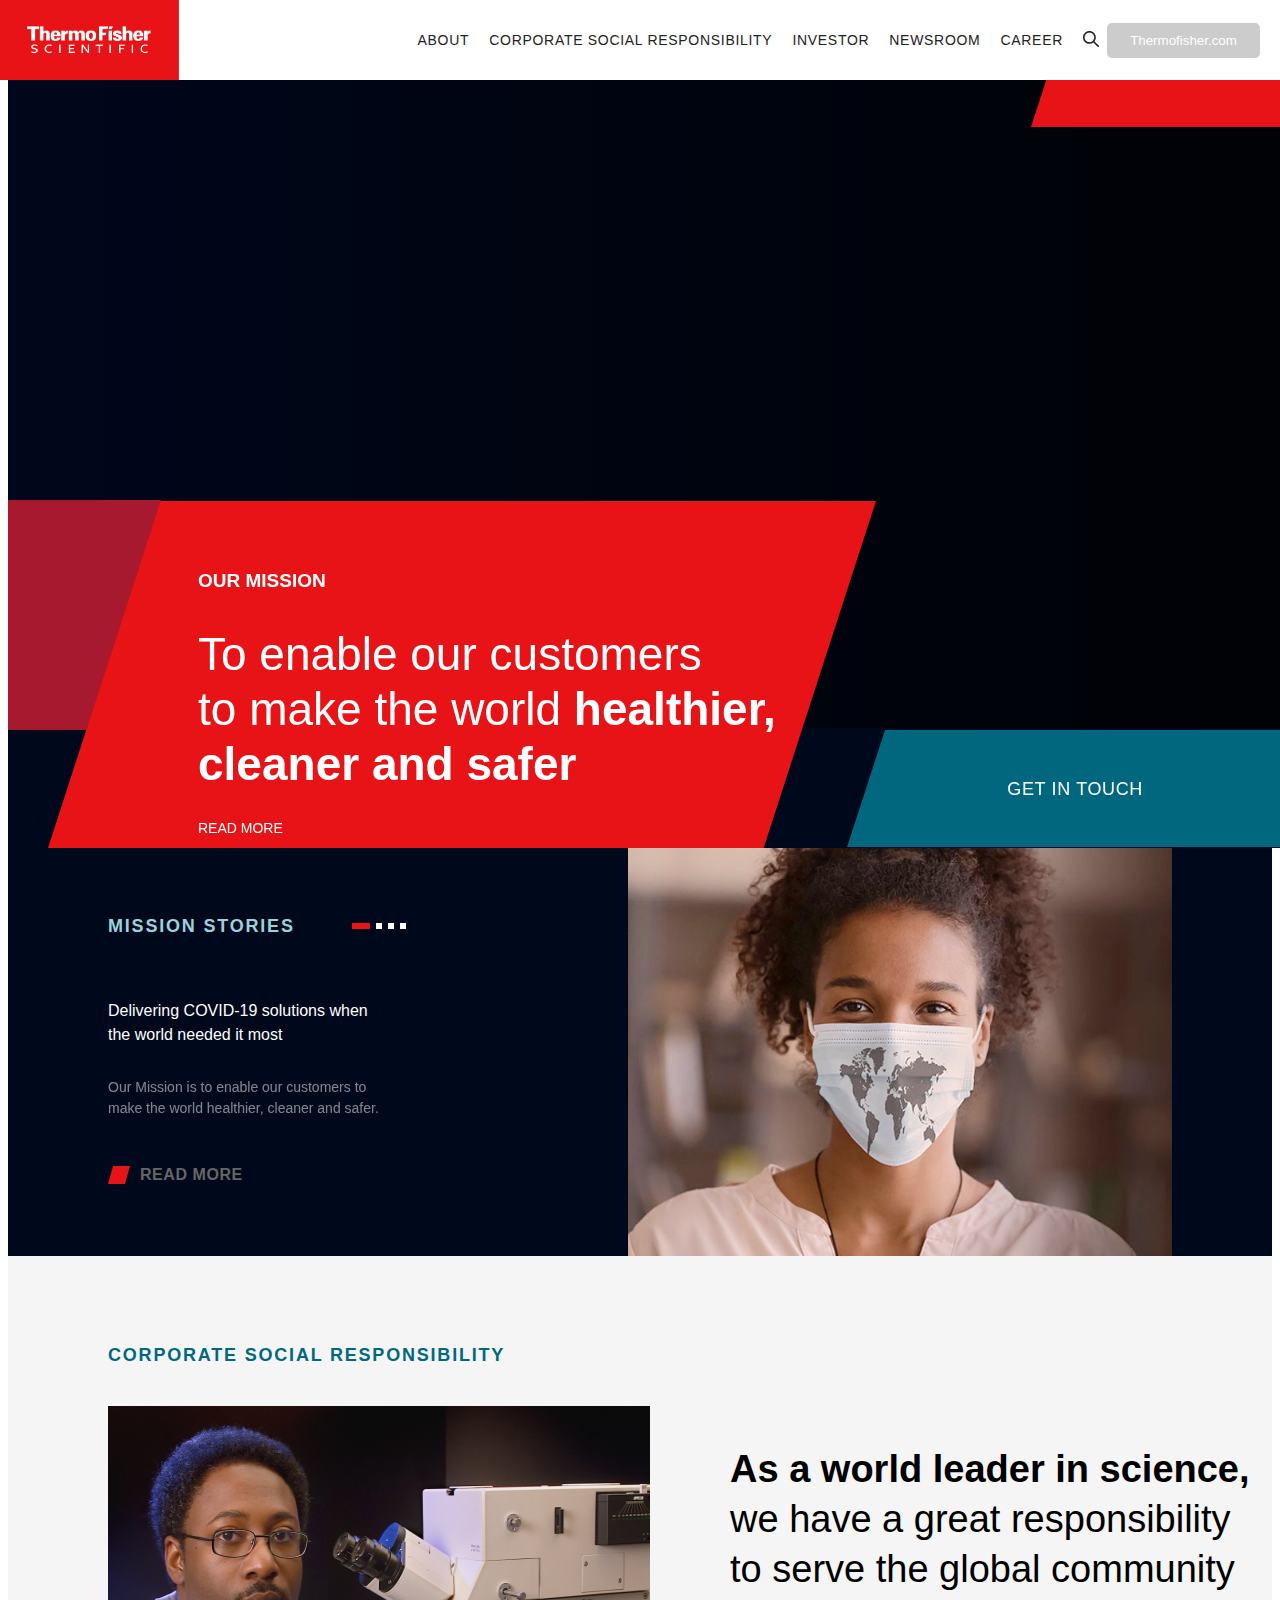
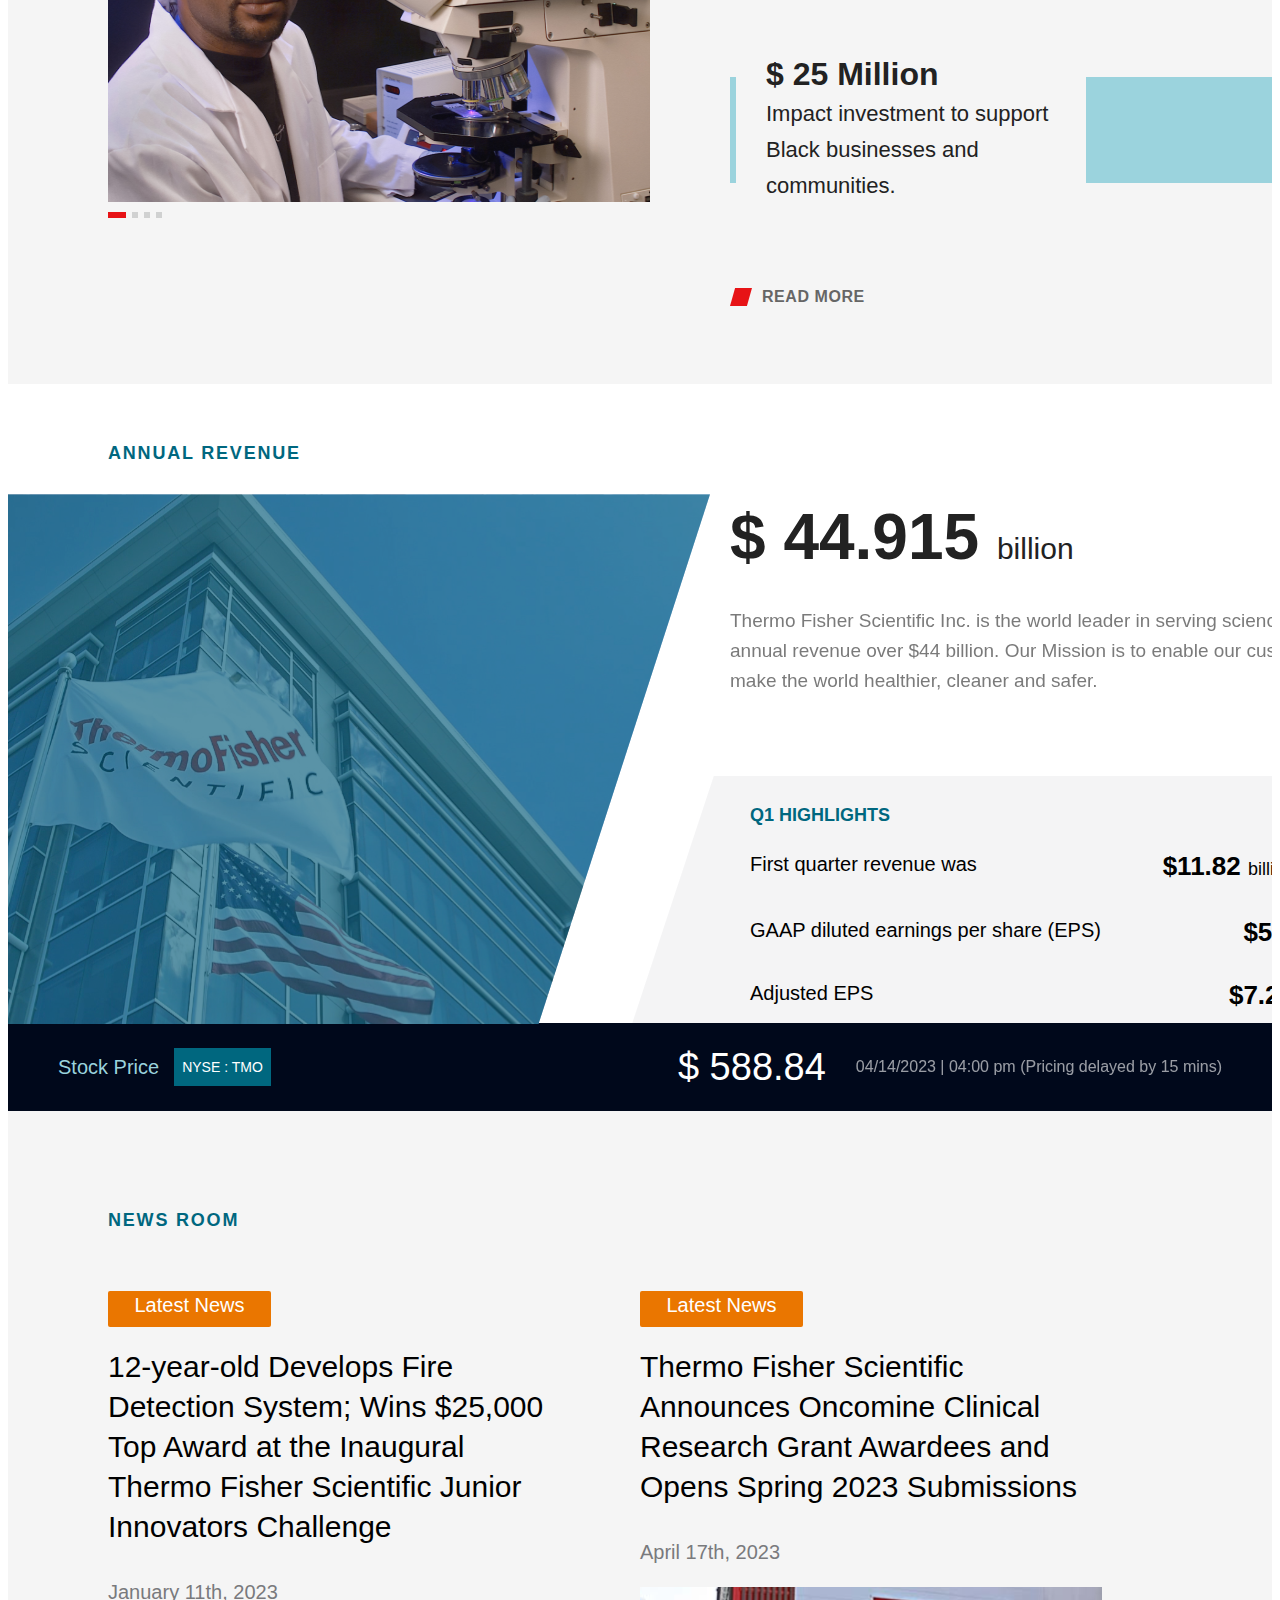
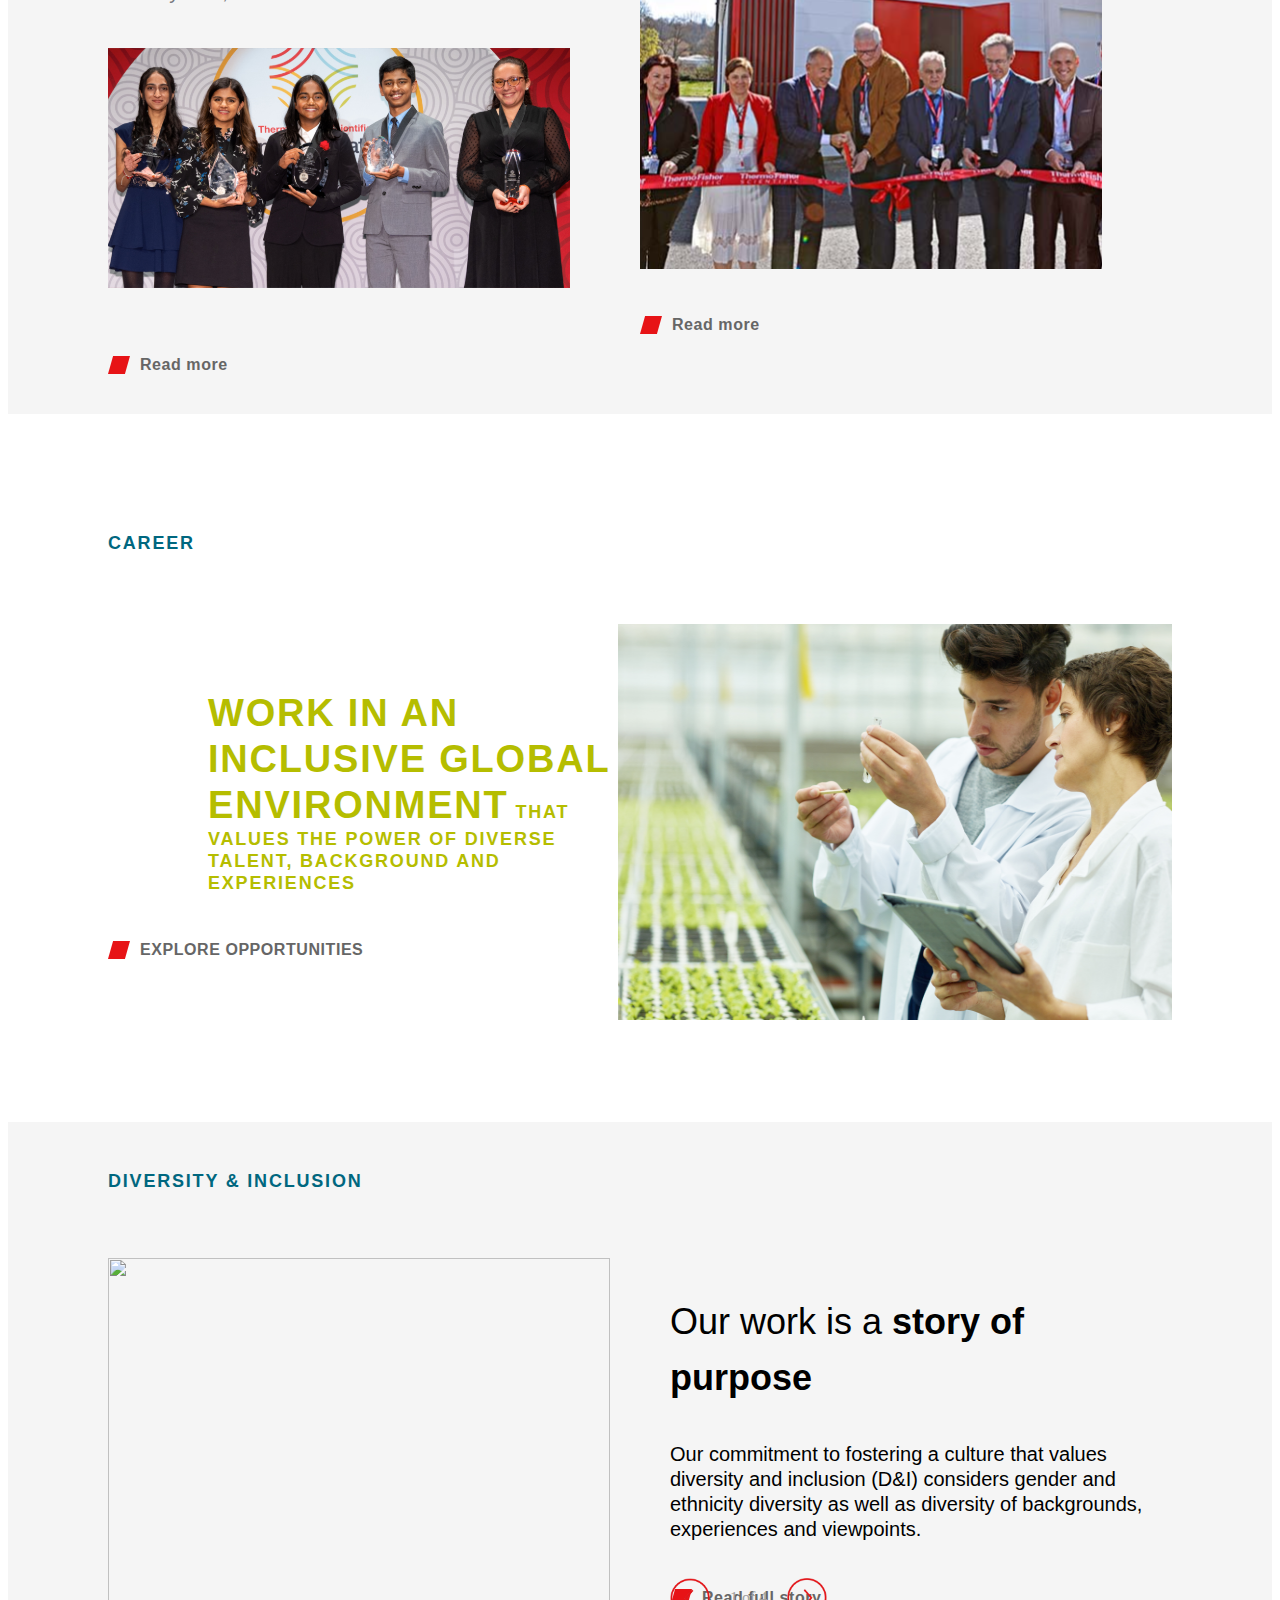
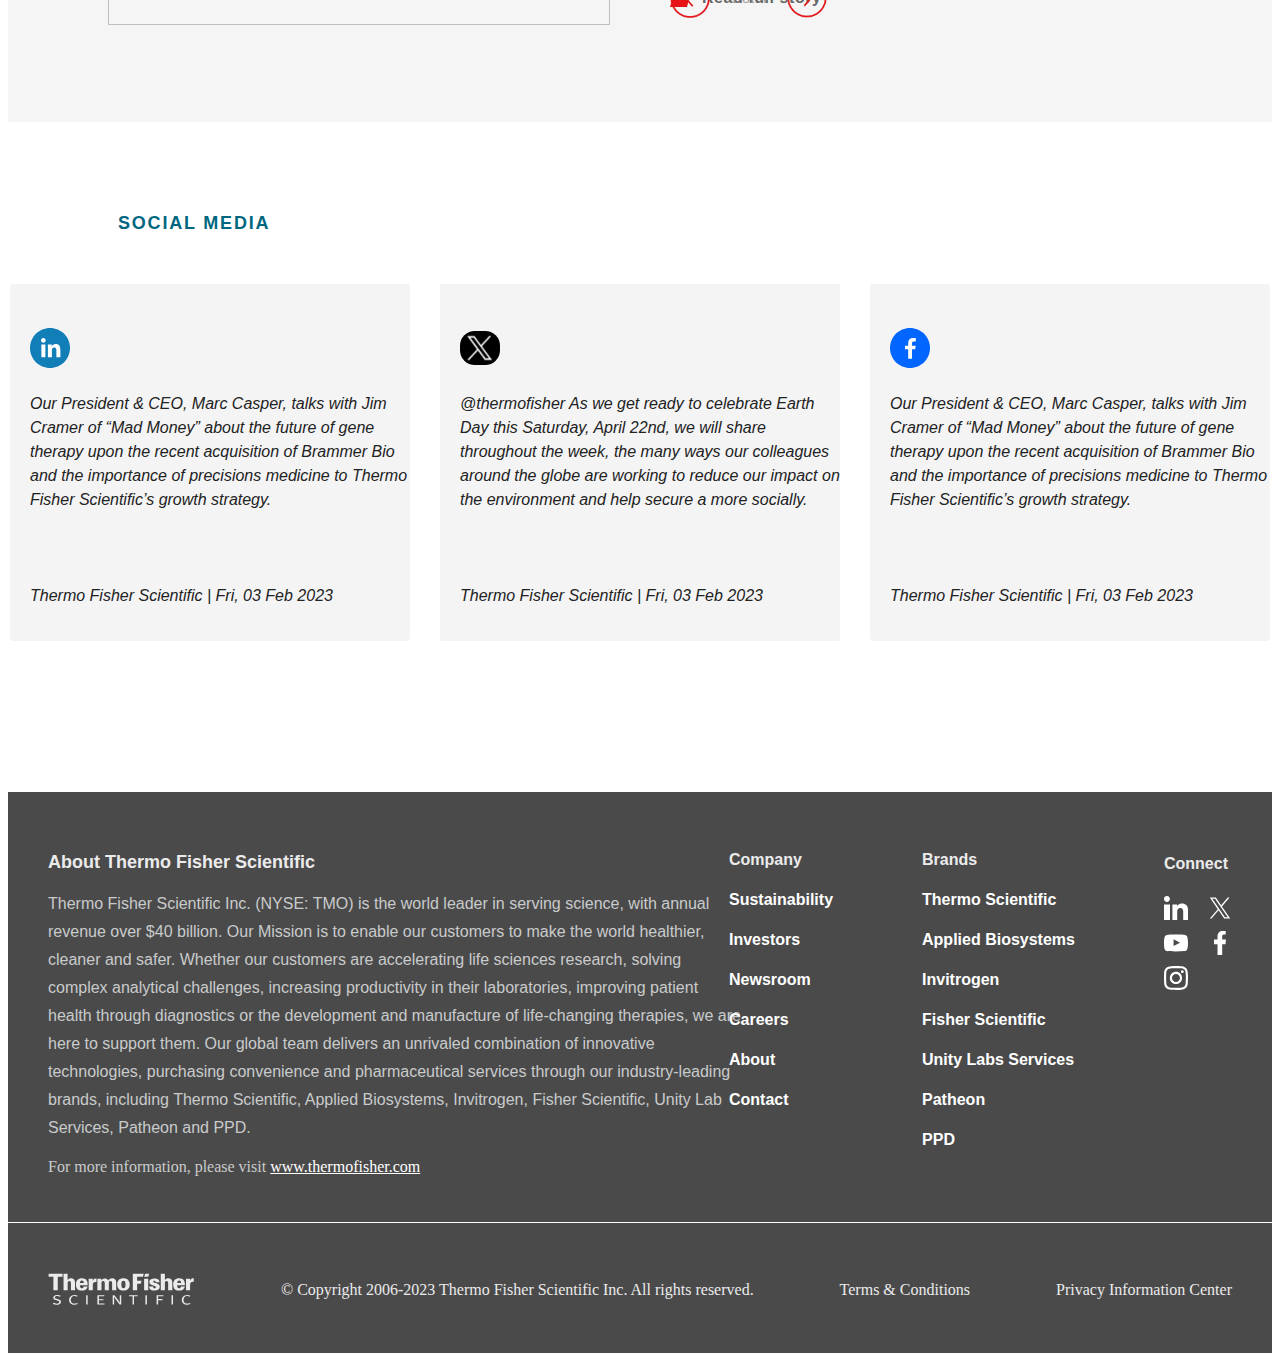
==== index.html @ 4aa013f5 "first commit" ====
<!DOCTYPE html>
<html lang="en">
<head>
  <meta charset="UTF-8">
  <meta name="viewport" content="width=device-width, initial-scale=1.0">
  <title>Home</title>
  <link rel="stylesheet" href="Home.css">
</head>
<body>
  <div class="navbar">
    <a href="/Pages/HomePage/Home.html">
      <div class="navlogo">
        <img id="logo" src="../../Assets/Images/logo.png" alt="">
      </div>
    </a>
    <div class="menulinks">
      <div class="menu">
        <ul>
          <li id="about-menu-item" class="">
            <a id="about-link" class="" href="./Pages/About/About.html">ABOUT</a>
          </li>
          <li id="csr-menu-item" class="">
            <a id="csr-link" class="" href="javascript:void(0)">CORPORATE SOCIAL RESPONSIBILITY</a>
          </li>
          <li id="investor-menu-item" class="">
            <a id="investor-link" class="" href="../CSR/Csr.html">INVESTOR</a>
          </li>
          <li id="newsroom-menu-item" class="">
            <a id="newsroom-link" class="" href="../Newsroom/newsroom.html">NEWSROOM</a>
          </li>
          <li id="career-menu-item" class="">
            <a id="career-link" class="" href="/career">CAREER</a>
          </li>
        </ul>
      </div>
      <div class="search-icon">
        <img src="../../Assets/Images/Search.png" alt="">
      </div>
      <button class="button">Thermofisher.com
        <img class="link-img" src="../../Assets/Images/external-link.png" alt="">
      </button>
    </div>
  </div>
  <div class="hero">
    <div class="video-container">
      <video autoPlay loop muted class="video-background">
        <source src="../../Assets/Images/vid.mp4" type="video/mp4">
        Your browser does not support the video tag.
      </video>
      <div class="video-overlay"></div>
    </div>
    <div class="top-trap">
      <img src="../../Assets/Images/Vector.svg" alt="">
    </div>
    <div class="mission-main">
      <div class="our-mission-left">
        <img src="../../Assets/Images/Vector (2).svg" alt="">
      </div>
      <div class="our-mission">
        <img src="../../Assets/Images/Vector (1).svg" alt="">
        <div class="mission-text">
          <p class="mission-title">OUR MISSION</p>
          <p class="desc">
            To enable our customers <br>
            to make the world <span>healthier, cleaner and safer</span>
          </p>
          <p class="btn">READ MORE</p>
        </div>
      </div>
    </div>
    <div class="right-main">
      <div class="hero-right">
        <img src="../../Assets/Images/Vector (3).svg" alt="">
        <div class="right">GET IN TOUCH</div>
      </div>
    </div>
  </div>
  <div class="container-mission">
    <div class="content">
      <div class="heading">
        <h1 class="heading-text">Mission Stories</h1>
        <img src="../../Assets/Images/Group 29.png" alt="">
      </div>
      <div class="description">
        Delivering COVID-19 solutions when <br>
        the world needed it most
      </div>
      <div class="description1">
        Our Mission is to enable our customers to <br>
        make the world healthier, cleaner and safer.
      </div>
      <div class="button-mission">
        <img src="../../Assets/Images/redsmall.svg" alt="">
        <p class="button-text" style="cursor: pointer;">READ MORE</p>
      </div>
    </div>
    <div class="image-container">
      <img src="../../Assets/Images/girl.svg" alt="image_two" class="image">
    </div>
  </div>
  <div class="csr">
    <p class="csr-heading">CORPORATE SOCIAL RESPONSIBILITY</p>
    <div class="csr-main">
      <div class="csr-img">
        <img src="../../Assets/Images/csr.png" alt="">
        <div class="csr-slider">
          <img src="../../Assets/Images/Group 27.png" alt="">
        </div>
      </div>
      <div class="csr-text">
        <p class="csr-title">
          <span>As a world leader in science,</span>
          <br> we have a great responsibility <br>
          to serve the global community
        </p>
        <div class="crs-mid">
          <img src="../../Assets/Images/csr1.svg" alt="">
          <p class="csr-mid-txt">
            <span>$ 25 Million </span>
            <br>
            Impact investment to support Black businesses and communities.
          </p>
          <img src="../../Assets/Images/csr2.svg" alt="">
        </div>
        <div class="button-mission" style="width: 192px; margin-top: 30px; text-transform: uppercase;">
          <img src="../../Assets/Images/redsmall.svg" alt="">
          <p class="button-text" style="cursor: pointer;">Read More</p>
        </div>
      </div>
    </div>
  </div>
  <div class="revenue">
    <p class="revenue-top">ANNUAL REVENUE</p>
    <div class="main-revenue">
      <div class="revenue-left">
        <img src="../../Assets/Images/renenue.svg" alt="">
      </div>
      <div class="revenue-right">
        <div class="revenue-top1">
          <p>
            $ 44.915 <span>billion</span>
          </p>
        </div>
        <div class="revenue-mid">
          <p>
            Thermo Fisher Scientific Inc. is the world leader in serving
            science, with annual revenue over $44 billion. Our Mission is to
            enable our customers to make the world healthier, cleaner and
            safer.
          </p>
        </div>
        <div class="revenue-bottom">
          <img src="../../Assets/Images/re.svg" alt="">
          <div class="position-revenue">
            <p class="position-top">Q1 Highlights</p>
            <div class="position-mid">
              <div class="first-position">
                <p>First quarter revenue was</p>
                <h2>
                  $11.82 <span>billion</span>
                </h2>
              </div>
              <div class="second-position">
                <p>GAAP diluted earnings per share (EPS)</p>
                <h2>$5.6</h2>
              </div>
              <div class="third-position">
                <p>Adjusted EPS</p>
                <h2>$7.25</h2>
              </div>
            </div>
          </div>
        </div>
      </div>
    </div>
    <div class="bottom-revenue">
      <div class="left-bottom">
        <p class="left-first">Stock Price</p>
        <p class="left-second">NYSE : TMO</p>
      </div>
      <div class="right-bottom">
        <p class="bottom-first">$ 588.84</p>
        <p class="bottom-second">
          04/14/2023 | 04:00 pm (Pricing delayed by 15 mins)
        </p>
      </div>
    </div>
  </div>
  <div class="newsroom">
    <p class="newsroom-heading">NEWS ROOM</p>
    <div class="newsroom-main">
      <div class="newroom-left">
        <p class="badge">Latest News</p>
        <p class="newsroom-desc">
          12-year-old Develops Fire Detection System; Wins $25,000 Top Award
          at the Inaugural Thermo Fisher Scientific Junior Innovators
          Challenge
        </p>
        <p class="newsroom-date">January 11th, 2023</p>
        <div class="newsroom-img">
          <img src="../../Assets/Images/newsroom1.svg" alt="News Image 1" />
        </div>
        <div class="button-mission">
          <img src="../../Assets/Images/redsmall.svg" alt="Dot" />
          <p class="button-text">Read more</p>
        </div>
      </div>
      <div class="newroom-left">
        <p class="badge">Latest News</p>
        <p class="newsroom-desc">
          Thermo Fisher Scientific Announces Oncomine Clinical Research Grant
          Awardees and Opens Spring 2023 Submissions
        </p>
        <p class="newsroom-date">April 17th, 2023</p>
        <div class="newsroom-img">
          <img src="../../Assets/Images/newsroom2.svg" alt="News Image 2" />
        </div>
        <div class="button-mission">
          <img src="../../Assets/Images/redsmall.svg" alt="Dot" />
          <p class="button-text">Read more</p>
        </div>
      </div>
    </div>
  </div>
  <div class="career">
    <p class="career-headding">CAREER</p>
    <div class="carrer-main">
      <div class="carrer-text">
        <p class="text">
          <span>Work in an inclusive global environment</span> that values the
          power of diverse talent, background and experiences
        </p>
        <div class="button-mission" style="width: 292px;">
          <img src="../../Assets/Images/redsmall.svg" alt="Dot" />
          <p class="button-text" style="cursor: pointer; width: 242px;">
            EXPLORE OPPORTUNITIES
          </p>
        </div>
      </div>
      <div class="carrer-img">
        <img src="../../Assets/Images/stock.png" alt="Career Image" />
      </div>
    </div>
  </div>
  <div class="containermain">
    <p class="title">Diversity & Inclusion</p>
    <div class="diversity-main">
        <div class="diversity-img" id="carousel">
            <img src="../../Assets/Images/diversity.svg" alt="">
        </div>
        <div class="diversity-text">
            <p class="diversity-title">
                Our work is a <span>story of purpose</span>
            </p>
            <p class="diversity-desc">
                Our commitment to fostering a culture that values diversity and inclusion (D&I) considers gender and ethnicity diversity as well as diversity of backgrounds, experiences, and viewpoints.
            </p>
            <div class="button-mission" style="width: 294px;">
                <img src="../../Assets/Images/redsmall.svg" alt="">
                <p class="button-text" style="cursor: pointer;">Read full story</p>
            </div>
            <div class="slider-range">
                <img onclick="previousSlide()" src="../../Assets/Images/abb.png" alt="">
                <p><span id="story-index">1</span> of 4</p>
                <img onclick="nextSlide()" src="../../Assets/Images/Group 107.png" alt="">
            </div>
        </div>
    </div>
</div>  
</div>
<div class="main-media with-background">
    <div class="main-media-title">SOCIAL MEDIA</div>
    <div class="container">
      <div class="leftdiv">
        <img src="../../Assets/Images/link.svg" alt="LinkedIn Logo" class="logo" />
        <p class="p">
          Our President & CEO, Marc Casper, talks with Jim Cramer of “Mad
          Money” about the future of gene therapy upon the recent acquisition
          of Brammer Bio and the importance of precisions medicine to Thermo
          Fisher Scientific’s growth strategy.<br /><br /><br /><br />
          Thermo Fisher Scientific | Fri, 03 Feb 2023
        </p>
      </div>
      <div class="leftdiv">
        <img src="../../Assets/Images/twit.svg" alt="Twitter Logo" class="logo" />
        <p class="p">
          @thermofisher As we get ready to celebrate Earth Day this Saturday,
          April 22nd, we will share throughout the week, the many ways our
          colleagues around the globe are working to reduce our impact on the
          environment and help secure a more socially.<br /><br /><br /><br />
          Thermo Fisher Scientific | Fri, 03 Feb 2023
        </p>
      </div>
      <div class="leftdiv">
        <img src="../../Assets/Images/facebook.svg" alt="Facebook Logo" class="logo" />
        <p class="p">
          Our President & CEO, Marc Casper, talks with Jim Cramer of “Mad
          Money” about the future of gene therapy upon the recent acquisition
          of Brammer Bio and the importance of precisions medicine to Thermo
          Fisher Scientific’s growth strategy. <br /><br /><br /><br />
          Thermo Fisher Scientific | Fri, 03 Feb 2023
        </p>
      </div>
    </div>
  </div>
  <div class="footer">
    <div class="footer-first">
      <p class="footer-first-top">About Thermo Fisher Scientific</p>
      <p class="footer-first-mid">
        Thermo Fisher Scientific Inc. (NYSE: TMO) is the world leader in serving
        science, with annual revenue over $40 billion. Our Mission is to enable
        our customers to make the world healthier, cleaner and safer. Whether our
        customers are accelerating life sciences research, solving complex
        analytical challenges, increasing productivity in their laboratories,
        improving patient health through diagnostics or the development and
        manufacture of life-changing therapies, we are here to support them. Our
        global team delivers an unrivaled combination of innovative technologies,
        purchasing convenience and pharmaceutical services through our
        industry-leading brands, including Thermo Scientific, Applied Biosystems,
        Invitrogen, Fisher Scientific, Unity Lab Services, Patheon and PPD.
      </p>
      <p class="footer-first-bootom">
        For more information, please visit 
        <a href="https://www.thermofisher.com" target="_blank" rel="noopener noreferrer">
          <span style="text-decoration: underline; color: #FFFFFF;">www.thermofisher.com</span>
        </a>
      </p>
    </div>
    <div class="footer-second">
      <p class="footer-second-top">Company</p>
      <p class="footer-second-p">Sustainability</p>
      <p class="footer-second-p">Investors</p>
      <p class="footer-second-p">Newsroom</p>
      <p class="footer-second-p">Careers</p>
      <p class="footer-second-p">About</p>
      <p class="footer-second-p">Contact</p>
    </div>
    <div class="footer-third">
      <p class="footer-third-top">Brands</p>
      <p class="footer-second-p"> Thermo Scientific</p>
      <p class="footer-second-p">Applied Biosystems</p>
      <p class="footer-second-p">Invitrogen</p>
      <p class="footer-second-p">Fisher Scientific</p>
      <p class="footer-second-p">Unity Labs Services</p>
      <p class="footer-second-p">Patheon</p>
      <p class="footer-second-p">PPD</p>
    </div>
    <div class="footer-fourth">
      <p class="footer-third-top">Connect</p>
      <div class="footer-icons">
        <div class="connect-top">
          <a href="https://www.linkedin.com/company/thermo-fisher-scientific/" target="_blank" rel="noopener noreferrer">
            <img src="../../Assets/Images/linkedin-161-svgrepo-com.svg" alt="LinkedIn">
          </a>
          <a href="https://youtube.com/thermofisher" target="_blank" rel="noopener noreferrer">
            <img src="../../Assets/Images/youtube-168-svgrepo-com.svg" alt="YouTube">
          </a>
          <a href="https://www.instagram.com/thermofisherscientific/" target="_blank" rel="noopener noreferrer">
            <img src="../../Assets//Images/instagram-167-svgrepo-com.svg" alt="Instagram">
          </a>
        </div>
        <div class="connect-bottom">
          <a href="https://twitter.com/thermofisher" target="_blank" rel="noopener noreferrer">
            <img src="../../Assets//Images/pajamas_twitter.svg" alt="Twitter">
          </a>
          <a href="https://www.facebook.com/thermofisher/" target="_blank" rel="noopener noreferrer">
            <img src="../../Assets/Images/facebook-176-svgrepo-com.svg" alt="Facebook">
          </a>
        </div>
      </div>
    </div>
  </div>
  <div class="pre-footer">
    <img class="pre-footer-logo" src="../../Assets//Images/Logo.svg" alt="">
    <p class="pre-footer-first">
      © Copyright 2006-2023 Thermo Fisher Scientific Inc. All rights reserved.
    </p>
    <p class="pre-footer-second">Terms & Conditions</p>
    <p class="pre-footer-third">Privacy Information Center</p>
  </div>
<script src="script.js"></script>

</body>
</html>
---- Home.css ----
.navbar {
  position: fixed;
  top: 0;
  left: 0;
  width: 100%;
  display: flex;
  justify-content: space-between;
  align-items: center;
  font: 14px "Helvetica Neue LT W1G", Helvetica;
  font-style: normal;
  background-color: #ffffff;
  z-index: 1000;
  height: 80px;
}

.navlogo {
  height: 80px;
}

.navlogo > img {
  height: 100%;
}

.menu {
  display: flex;
}

.menu ul {
  display: flex;
  list-style-type: none;
  padding: 0;
  margin: 0;
}

.menu ul li {
  position: relative;
}

.menu ul li.active::after {
  content: "";
  position: absolute;
  bottom: -16px;
  left: 0;
  left: -10px;
  width: 95%;
  height: 3px;
  background-color: red;
}
.menu ul li:hover::after {
  content: "";
  position: absolute;
  bottom: -16px;
  left: 0;
  left: -10px;
  width: 95%;
  height: 3px;
  background-color: red;
}
.menu ul li a.active {
  font-weight: bold;
}


.menu ul a {
  margin-right: 20px;
  cursor: pointer;
  color: #222;
  text-decoration: none;
  font: 14px "Helvetica Neue LT W1G", Helvetica;
  font-weight: 300;
  line-height: 22px;
  letter-spacing: 0.05em;
  text-align: center;
}


 .menu ul li a:hover{
  font-weight: 600;
} 

.menulinks {
  display: flex;
  align-items: center;
}

.search-icon {
  margin-right: 8px;
  cursor: pointer;
}

.button {
  background-color: #ccc;
  border: none;
  padding: 10px;
  border-radius: 5px;
  cursor: pointer;
  margin-right: 20px;
  position: relative;
  color: #fff;
  transition: right 0.3s ease, opacity 0.3s ease;
  width: 153px;
   /* "to left" / "to right" - affects initial color */
   background: linear-gradient(to left, #ccc 50%, red 50%) right;
   background-size: 200%;
   transition: .5s ease-out;
}

.button:hover {
  background-position: left;
}
.button:hover .link-img{
  display: inline-block;
}
.link-img{
  display: none;
  width: 12px;
  margin-top: 3ox;
  margin-left: 3px;
}
.hero {
    position: absolute;
    width: 99.4%;
    height: 800px;
    background: #00081B;
    z-index: 1;
    font: 14px "Helvetica Neue LT W1G", Helvetica;
     font-style: normal;
     top: 48px;
   }
   .video-container {
    position: relative;
    width: 100%;
    height: 100%;
    overflow: hidden;
   }
   .video-background {
    position: absolute;
    top: 0;
    left: 0;
    width: 100%;
    height: 100%;
    object-fit: cover;
    z-index: -1;
   }
   .video-overlay {
    position: absolute;
    top: 0;
    left: 0;
    width: 100%;
    height: 85%;
    background: linear-gradient(to left, #E71316, #00677F);
     mix-blend-mode: overlay;
    z-index: 0;
   }
   .top-trap{
    position: absolute;
    top: 0;
    right: 0;
   }
   .mission-main{
    position: absolute;
    bottom: -3px;
    left: 0;
    display: flex;
    align-items: center;
    z-index: 3;
   }
   .our-mission-left{
     margin-top: -119px;
     margin-right: -20px;
   }
   .mission-text{
    position: absolute;
    top: 0;
    padding-top: 50px;
    margin-left: 150px;
   }
   .mission-title{
    font-size: 19px !important;
    color: #fff;
    font-weight: 700;
   }
   .desc{
    padding-top: 15px;
    color: #fff;
    font: 46px "Helvetica Neue LT W1G", Helvetica;
    font-weight: 300 !important;
    line-height: 55.2px;
    text-align: left;
    margin-top: 20px;
   }
   .desc > span {
    font-weight: 700;
    /* margin-top: 50px; */
   }
   .btn {
     margin-top: -19px;
     color: #fff;
     cursor: pointer;
     z-index: 1000;
     position: absolute;
   }
   
   .btn::after {
     content: '\2192';
     position: absolute;
     top: -15px;
     right: 5px;
     transform: translate(0, -50%);
     width: 0;
     height: 0;
     opacity: 0;
     font-size: 30px;
     transition: right 0.5s ease, opacity 0.5s ease;
   }
   
   .btn:hover::after {
     right: -10px;
     opacity: 1;
   }
   
   .our-mission{
    margin-left: -93px;
   }
   .our-mission .btn::after {
     top:-11px!important;
   }
   .right-main{
     position: absolute;
     bottom: 0;
     background-color: #00081B;
     width: 100%;
     height: 117px;
     z-index: 1;
     font: 16px "Helvetica Neue LT W1G", Helvetica;
     font-weight: 500;
     line-height: 19.2px;
     letter-spacing: 0.04em;
     text-align: left;
   }
   .right::after {
     content: '\2192';
     position: absolute;
     top: -4px;
     right: 5px;
     transform: translate(0, -50%);
     width: 0;
     height: 0;
     opacity: 0;
     font-size: 35px;
     transition: right 0.5s ease, opacity 0.5s ease;
   }
   
   .right:hover::after {
     right: -10px; 
     opacity: 1;
   }
   .hero-right{
    position: absolute;
    right: 0;
    bottom: -3px;
   }
   .hero-right > img{
    height: 117px;
   }
   .right{
    position: absolute;
    top: 0;
    margin-top: 50px;
    text-align: center;
    font-size: 18px !important;
    color: #fff;
    font-weight: 500;
    margin-left: 160px;
    cursor: pointer;
   }
   .container-mission {
    display: flex;
    justify-content: space-between;
    align-items: center;
    padding: 0 100px;
    background-color: #00081B;
    /* width: 96%; */
    height: 408px;
    font: 14px "Helvetica Neue LT W1G", Helvetica;
     font-style: normal;
     margin-top: 848px;
   }
   
   .content {
    width: 28%;
   }
   .heading-text {
    color: #9BD3DD;
    font-size: 18px;
    font-weight: 700;
    text-transform: uppercase;
    letter-spacing: 0.1em;
   }
   
   .description {
    color: #fff;
    margin-top: 50px;
    font-weight: 500;
    line-height: 1.5;
    font-size: 16px;
   }
   
   .description1 {
    color: #fff;
    margin-top: 30px;
    font-weight: 500;
    line-height: 1.5;
    font-size: 14px;
    opacity: 50%;
   }
   
   .button-mission {
    display: flex;
    align-items: center;
    margin-top: 30px;
    width: 192px;
    font: 14px "Helvetica Neue LT W1G", Helvetica;
     font-weight: 500;
     line-height: 19.2px;
     letter-spacing: 0.04em;
     text-align: left;
     font-weight: bold;
   
   }
   
   .button-mission:hover{
    transform: translate(10px);
   }
   
   .button-text {
    color: #666;
    font-size: 16px;
    margin-left: 10px;
   }
   
   .button-text:hover{
    color: #E71316;
   }
   
   .image-container {
     height: 408px;
   }
   
   .image {
    /* width: 100%; */
    height: 100%;
   }
   .heading{
     display: flex;
     align-items: center;
     justify-content: space-between;
     /* width: 575px; */
   }  
   .csr{
    height: 658px;
    background-color: #F5F5F5;
    padding-left: 100px;
    font: 14px "Helvetica Neue LT W1G", Helvetica;
    font-style: normal;
    padding-top: 70px;
   }
   .csr-heading{
    font: 18px "Helvetica Neue LT W1G", Helvetica;
    line-height: 22px;
    font-weight: 700;
    color: #00677F;
    letter-spacing: 0.1em;
    text-align: left;
   }
   .csr-main{
    display: flex;
    align-items: center;
    justify-content: space-between;
    margin-top: 40px;
   }
   .csr-img, .csr-text{
    width: 594px;
   height: 396px;
   }
   .csr-img > img{
    width: 100%;
    height: 100%;
   }
   .csr-text{
    margin-left: 80px;
   }
   .csr-title > span{
    font: 38px "Helvetica Neue LT W1G", Helvetica;
    font-weight: 700;
    line-height: 46px;
   }
   .csr-title {
    font: 38px "Helvetica Neue LT W1G", Helvetica;
    font-weight: 200;
    line-height: 50px;
    text-align: left;
   }
   .crs-mid{
    display: flex;
    align-items: center;
    justify-content: space-between;
    width: 100%;
    margin-top: 40px;
    margin-bottom: 45px;
   }
   .csr-mid-txt > span{
    font: 32px "Helvetica Neue LT W1G", Helvetica;
    font-weight: 700;
    line-height: 36px;
    color: #222222;
   }
   .csr-mid-txt {
    margin-left: 30px;
    font: 22px "Helvetica Neue LT W1G", Helvetica;
    font-weight: 400;
    line-height: 36px;
    text-align: left;
    color: #222222;
   }
   .csr-silder{
    margin: 20px 0px;
   }
   .revenue{
    font: 14px "Helvetica Neue LT W1G", Helvetica;
    font-style: normal;
    overflow-x: hidden;
    margin-top: 40px;
   }
   .main-revenue{
    display: flex;
    align-items: start;
    justify-content: space-between;
    width: 100%;
    gap: 20px;
   }
   .revenue-left{
    height: 528px;
   }
   .revenue-right{
    display: flex;
    width: 100%;
    flex-direction: column;
   }
   .revenue-top1 > p{
    line-height: 40px;
    /* font-weight: 900; */
    margin-bottom: 20px;
    margin-top: 20px;
    font: 700 64px "Helvetica Neue LT W1G", Helvetica; 
   line-height: 46px;
   text-align: left;
   color: #222;
   
   }
   .revenue-top1 > p > span {
     font: 30px "Helvetica Neue LT W1G", Helvetica;
   
   }
   .revenue-mid > p{
    font-size: 19px !important;
    line-height: 30px;
    font-weight: 400;
    opacity: 60%;
    margin-bottom: 40px;
    margin-top: 20px;
    margin-right: 10px;
    color: 
    #222222;
   }
   .revenue-bottom > img {
    width: 747px;
    margin-left: -100px;
    margin-top: 25px;
   }
   .bottom-revenue{
    display: flex;
    /* align-items: center; */
    justify-content: space-between;
    padding: 0 50px;
    background-color: #00081B;
    margin-top: 1px;
    height: 88px;
   }
   .left-bottom{
    display: flex;
    align-items: center;
   }
   .left-first{
    font-size: 20px !important;
    line-height: 28px;
    font-weight: 500;
    color: #9BD3DD;
    margin-right: 15px
   }
   .left-second{
    background-color: #00677F;
    color: #fff !important;
    padding: 8px;
    font-size: 14px;
    line-height: 22px;
    font-weight: 500;
   }
   .right-bottom{
    display: flex;
    align-items: center;
    color: #fff;
   }
   .bottom-first{
    font-size: 38px !important;
    line-height: 46px;
    font-weight: 500;
    margin-right: 30px;
   }
   .bottom-second{
    font-size: 16px !important;
    line-height: 24px;
    font-weight: 400;
    opacity: 60%;
   }
   .revenue-top{
    font-size: 18px !important;
    font-weight: 700;
    line-height: 22px;
    letter-spacing: 0.1em;
    margin-left: 100px;
    color: #00677F !important;
    margin-bottom: 30px;
   }
   .revenue-bottom{
    position: relative;
    bottom: -15px;
    z-index: -100;
   }
   .position-revenue{
    position: absolute;
    top:0;
    margin-left: 20px;
    margin-top: 45px;
    width: 544px;
   }
   .position-top{
    text-transform: uppercase;
    font-size: 18px !important;
    color: #00677F;
    font-weight: 700;
    line-height: 2px;
    /* margin-bottom: 5px; */
   }
   .first-position, .second-position, .third-position{
    display: flex;
    justify-content: space-between;
    /* margin-top: 15px; */
   }
   .first-position > p, .second-position > p, .third-position > p{
    font-weight: 400;
     font-size: 20px !important;
     line-height: 20px;
   }
   
   .first-position > h2, .second-position > h2, .third-position > h2 {
    font-weight: 600;
     font-size: 26px !important;
     line-height: 20px;
   }
   
   .first-position > h2 > span{
    font-size: 18px !important;
    font-weight: 500 !important;
   }
   .newsroom{
    height: 823px;
    padding-top: 80px;
    background-color: #F5F5F5;
    padding-left: 100px;
    padding-right: 100px;
    font: 14px "Helvetica Neue LT W1G", Helvetica;
    font-style: normal;
   }
   .newsroom-heading{
    font-size: 18px !important;
    line-height: 22px;
    font-weight: 700;
    color: #00677F;
    letter-spacing: 0.1em;
   }
   .newsroom-main{
    display: flex;
    align-items: center;
    justify-content: space-between;
    margin-top: 40px;
   }
   .newroom-left{
    height: 552px;
    width: 543px;
    margin-right: 70px;
   }
   .badge{
    width: 139px;
    height: 32px;
    border-radius: 2px;
    padding: 0px 12px 4px 12px;
    background-color: #EA7600;
    text-align: center;
    font-weight: 500;
    font-size: 20px !important;
    line-height: 28px;
    color: #fff;
   }
   .newsroom-desc{
    font-weight: 500;
    font-size: 30px !important;
    line-height: 40px;
    margin-top: 10px;
   }
   .newsroom-date{
    font-weight: 400;
    font-size: 20px !important;
    line-height: 30px;
    color: #797A7D;
    margin-top: 10px;
   }
   .newsroom-img{
    width: 100%;
    height: 282px;
    margin-top: 10px;
   }
   .newsroom-img > img{
    width: 100%;
    height: 100%;
   }
   .career{
    height: 458px;
    padding-left: 100px;
    font: 14px "Helvetica Neue LT W1G", Helvetica;
    font-style: normal;
    padding-top: 100px;
    padding-right: 100px;
   }
   .carrer-main{
     display: flex;
     margin-top: 70px;
     justify-content: space-between;
     width: 100%;
   }
   .career-headding{
     font: 18px "Helvetica Neue LT W1G", Helvetica;
     line-height: 22px;
     font-weight: 700;
     color: #00677F;
   letter-spacing: 0.1em;
   
    }
    .carrer-text{
     width: 546px;
     height: 219px;
    }
    .text {
        padding-top: 48px;
        margin-left: 100px;
        color: var(--Accent-Green, #B5BD00);
        font: 18px "Helvetica Neue LT W1G", Helvetica;
        font-style: normal;
        font-weight: 700;
        line-height: 22px;
        letter-spacing: 1.8px;
        text-transform: uppercase;
    
    }
    .text > span{
     font: 38px "Helvetica Neue LT W1G", Helvetica;
     font-weight: 700;
     line-height: 46px;
    }
   .carrer-img{
     width: 594px;
     height: 396px;
   }
   .carrer-img > img{
     width: 100%;
     height: 100%;
   }
   .containermain {
    /* width: 100%; */
    height: 600px;
    background: #F5F5F5;
    margin-top: 150px;
    padding: 0 100px;
}

.title {
    color: var(--Accent-Teal, #00677f);
    font: 18px "Helvetica Neue LT W1G", Helvetica;
    font-style: normal;
    font-weight: 700;
    line-height: 22px;
    letter-spacing: 1.8px;
    text-transform: uppercase;
    padding: 48px 0px;
    white-space: nowrap;
}

.diversity-main {
    display: flex;
    justify-content: space-between;
    width: 100%;
    gap: 60px;
    position: relative;
}

.diversity-img {
    display: flex;
    align-items: center;
    gap: 5px;
    width: 50%;
    height: 367px;
    object-fit: contain;
}

.diversity-img > img {
    height: 100%;
    width: 100%;
}

.diversity-text {
    width: 50%;
}

.diversity-title {
    font: 36px "Helvetica Neue LT W1G", Helvetica;
    font-weight: 400;
    line-height: 25px;
    text-align: left;
}

.diversity-title > span {
    font: 36px "Helvetica Neue LT W1G", Helvetica;
    font-weight: 700;
    line-height: 56px;
    text-align: left;
}

.diversity-desc {
    font: 20px "Helvetica Neue LT W1G", Helvetica;
    font-weight: 400;
    line-height: 25px;
    text-align: left;
    margin-top: 10px;
}

.img-slider {
    margin-top: 80px;
    cursor: pointer;
}

.slider-range {
    display: flex;
    align-items: center;
    position: absolute;
    bottom: 7px;
}

.slider-range > img {
    width: 40px;
    cursor: pointer;
}

.slider-range > p {
    margin: 0px 20px;
    color: rgb(160, 160, 160);
}
.main-media{
    height: 500px;
    font: 14px "Helvetica Neue LT W1G", Helvetica;
    font-style: normal;
    margin-top: 10px;
  }
  .main-media-title{
    color: var(--Accent-Teal, #00677f);
    font: 18px "Helvetica Neue LT W1G", Helvetica;
    font-style: normal;
    font-weight: 700;
    line-height: 22px;
    letter-spacing: 1.8px;
    text-transform: uppercase;
    white-space: nowrap;
    margin-bottom: 50px;
    margin-left: 110px;
  }
  .container {
    display: flex;
    align-items: center;
    justify-content: center;
    flex-direction: row;
    gap: 30px;
  }
  .leftdiv {
    width: 360px;
    height: 317px;
    flex-shrink: 0;
    border-radius: 2px;
    background: rgba(244,244,245,255);
    margin-bottom: 10px;
    padding: 20px;
  }
  .leftdiv .p {
    margin: -232px 25px 89px 0px;
    position: relative;
    width: 382px;
    height: 257px;
    font: 16px "Helvetica Neue LT W1G", Helvetica;
    font-weight: 400;
    font-style: italic;
    color: #222222;
    letter-spacing: 0;
    line-height: 1.5rem;
    padding-right: 60px;
  }
  .logo {
    width: 40px;
    height: 40px;
    margin: 24px 328px 253px 0px;
  }
  .p > div {
    font-size: 14px;
    font-family: "Helvetica Neue LT W1G-55Roman", Helvetica;
    font-weight: 400;
    color: rgba(84, 88, 90, 1);
    padding-top: 30px !important;
  }
  @media only screen and (max-width: 1260px) {
    .leftdiv {
      width: 340px;
    }
    .logo{
      margin: 24px 250px 253px 0px;
    }
    .leftdiv .p{
      width: 340px;
      padding-right: 40px;
    }
  }
  .with-background{
    background-color: #ffffff;
    padding: 80px 0px;
  }

  
  .footer {
    display: flex;
    justify-content: space-between;
    background-color: #4A4A4A;
    padding: 40px 40px;
    height: 350px;
  }
  
  .footer-column {
    flex: 1;
  }
  .footer-first-top{
    font: 700 18px/24px "Helvetica Neue LT W1G", Helvetica, sans-serif;
  margin-bottom: 10px;
  color: #EBEBEC;
  
  
  }
  .footer-first-mid {
    width: 695px;
    font: 16px "Helvetica Neue LT W1G", Helvetica;
  font-weight: 400;
  line-height: 28px;
  text-align: left;
  color: #C9CACC;
  
  }
  
  .footer-first-bootom{
    margin-top: 10px;
    color: #C9CACC;
  
  }
  .footer-second{
    font-family: 16px "Helvetica Neue LT W1G", Helvetica;
  font-weight: 700;
  line-height: 24px;
  text-align: left;
  color: #FFFFFF;
  
  }
  .footer-second-top{
    color: #EBEBEC;
    font-family: "Helvetica Neue LT W1G", Helvetica;

  }
  .footer-second-p{
    color: white;
    font-family: "Helvetica Neue LT W1G", Helvetica;
    font-size: 16px;

    
  }
  .footer-third{
    font-family: 16px "Helvetica Neue LT W1G", Helvetica;
    font-weight: 700;
    line-height: 24px;
    text-align: left;
    color: #FFFFFF;
  }
  .footer-third-top{
    color: #EBEBEC;
    font-family: "Helvetica Neue LT W1G", Helvetica;
    font-size: 16px;

    
  }
  .footer-third-p{
    color: white;
    font-family: "Helvetica Neue LT W1G", Helvetica;
    font-size: 16px;
  }
  .footer-fourth{
    font-family: 16px "Helvetica Neue LT W1G", Helvetica;
    font-weight: 700;
    line-height: 32px;
    text-align: left;
    color: #FFFFFF;
  }
  .footer-fourth-top{
    color: #EBEBEC;
  }
  .pre-footer{
    display: flex;
    justify-content: space-between;
    background-color: #4A4A4A;
    padding: 40px 40px;
  margin-top: 1px;
  height: 50px;
  }
  .pre-footer-logo{
    height: 32px !important;
    margin-top: 10px;
  }
  .pre-footer-first{
  color:#EBEBEC ;
  font-family: 14px "Helvetica Neue LT W1G", Helvetica;
  font-weight: 400;
  line-height: 22px;
  text-align: left;
  }
  .pre-footer-second{
    color:#EBEBEC ;
    font-family: 14px "Helvetica Neue LT W1G", Helvetica;
    font-weight: 400;
    line-height: 22px;
    text-align: left;
    }
    .pre-footer-third{
      color:#EBEBEC ;
      font-family: 14px "Helvetica Neue LT W1G", Helvetica;
      font-weight: 400;
      line-height: 22px;
      text-align: left;
      }
      .footer-icons{
        display: flex;
        flex-direction: row;
        gap: 20px;
        margin-top: 10px;
      }
      .connect-top, .connect-bottom{
        display: flex;
        flex-direction: column;
      }
      .connect-top > img{
        margin-bottom: 10px;
      }
      .connect-bottom > img{
        margin-bottom: 10px;
      }
      .footer-first{
        width: 50%;
      }
     @media only screen and (max-width: 768px) {
      .footer-first{
        width: 100%;
      }
      .footer{
        flex-wrap: wrap;
      }
      }
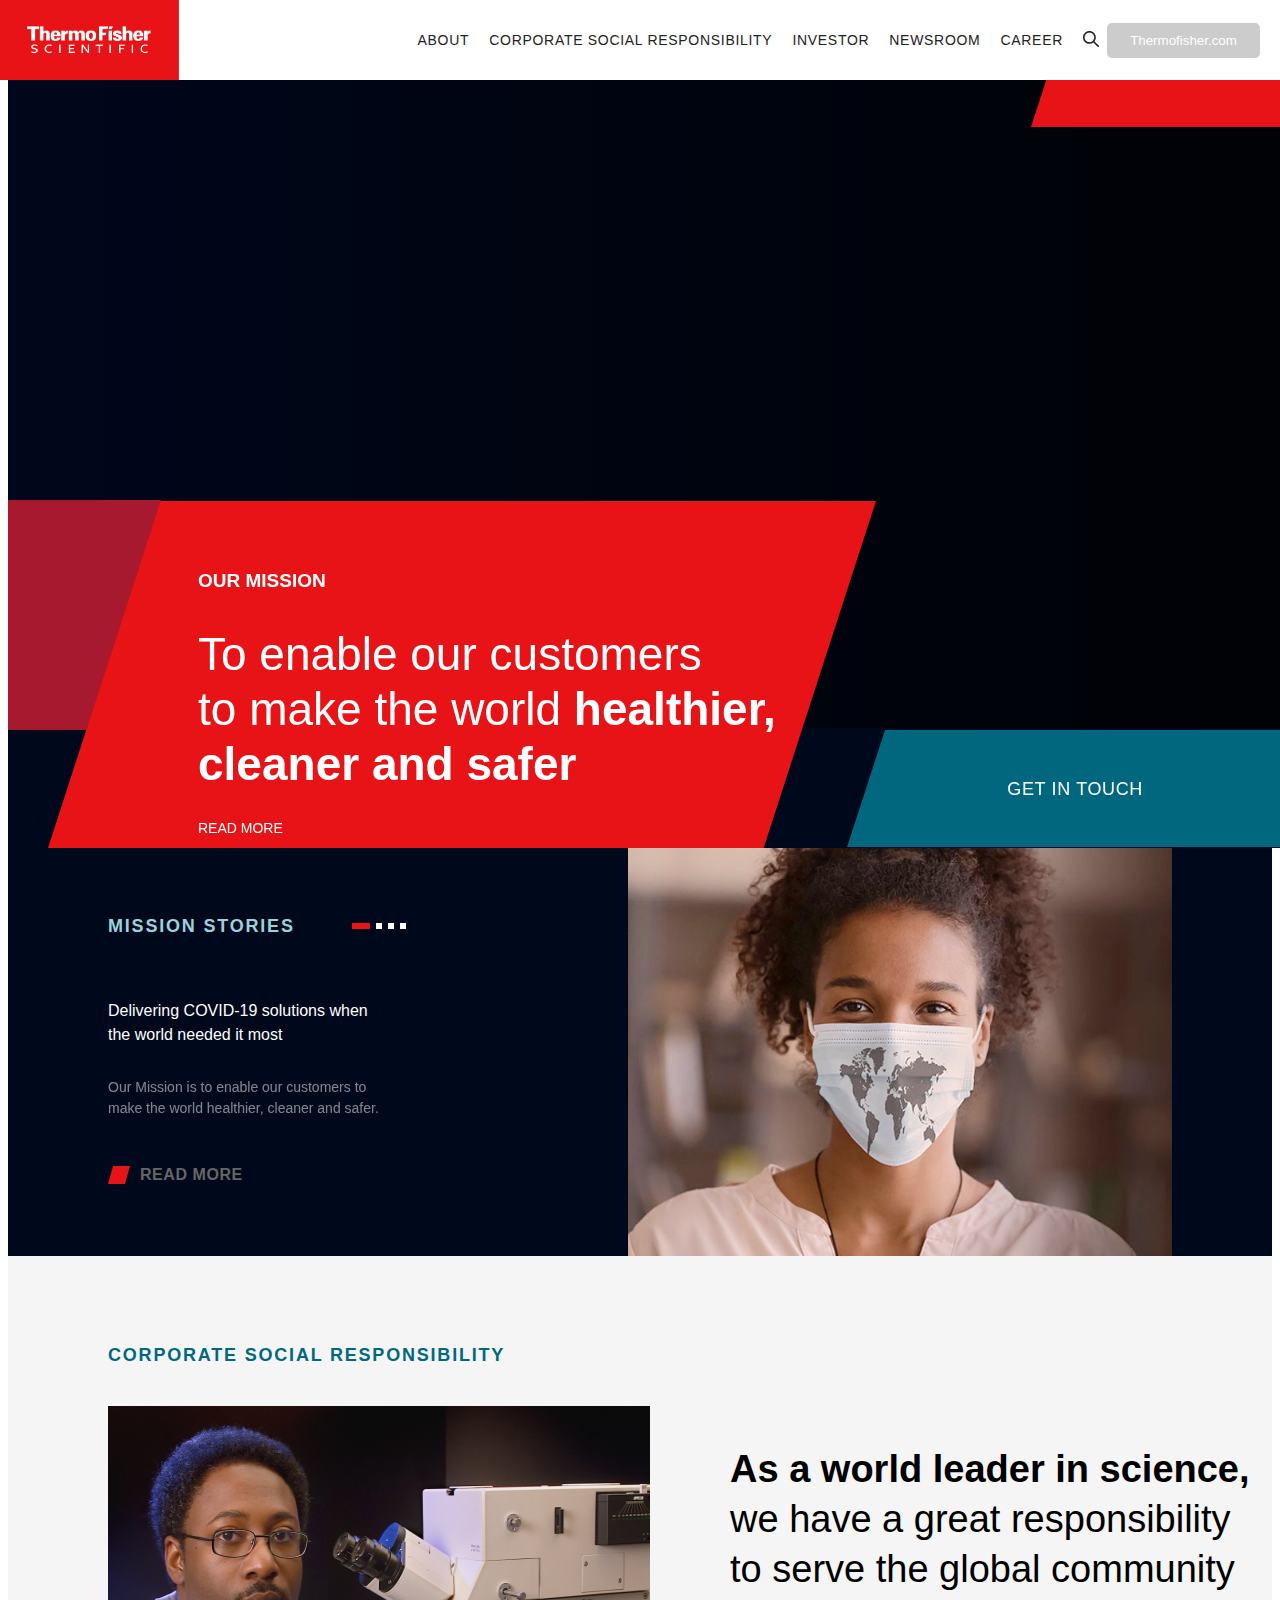
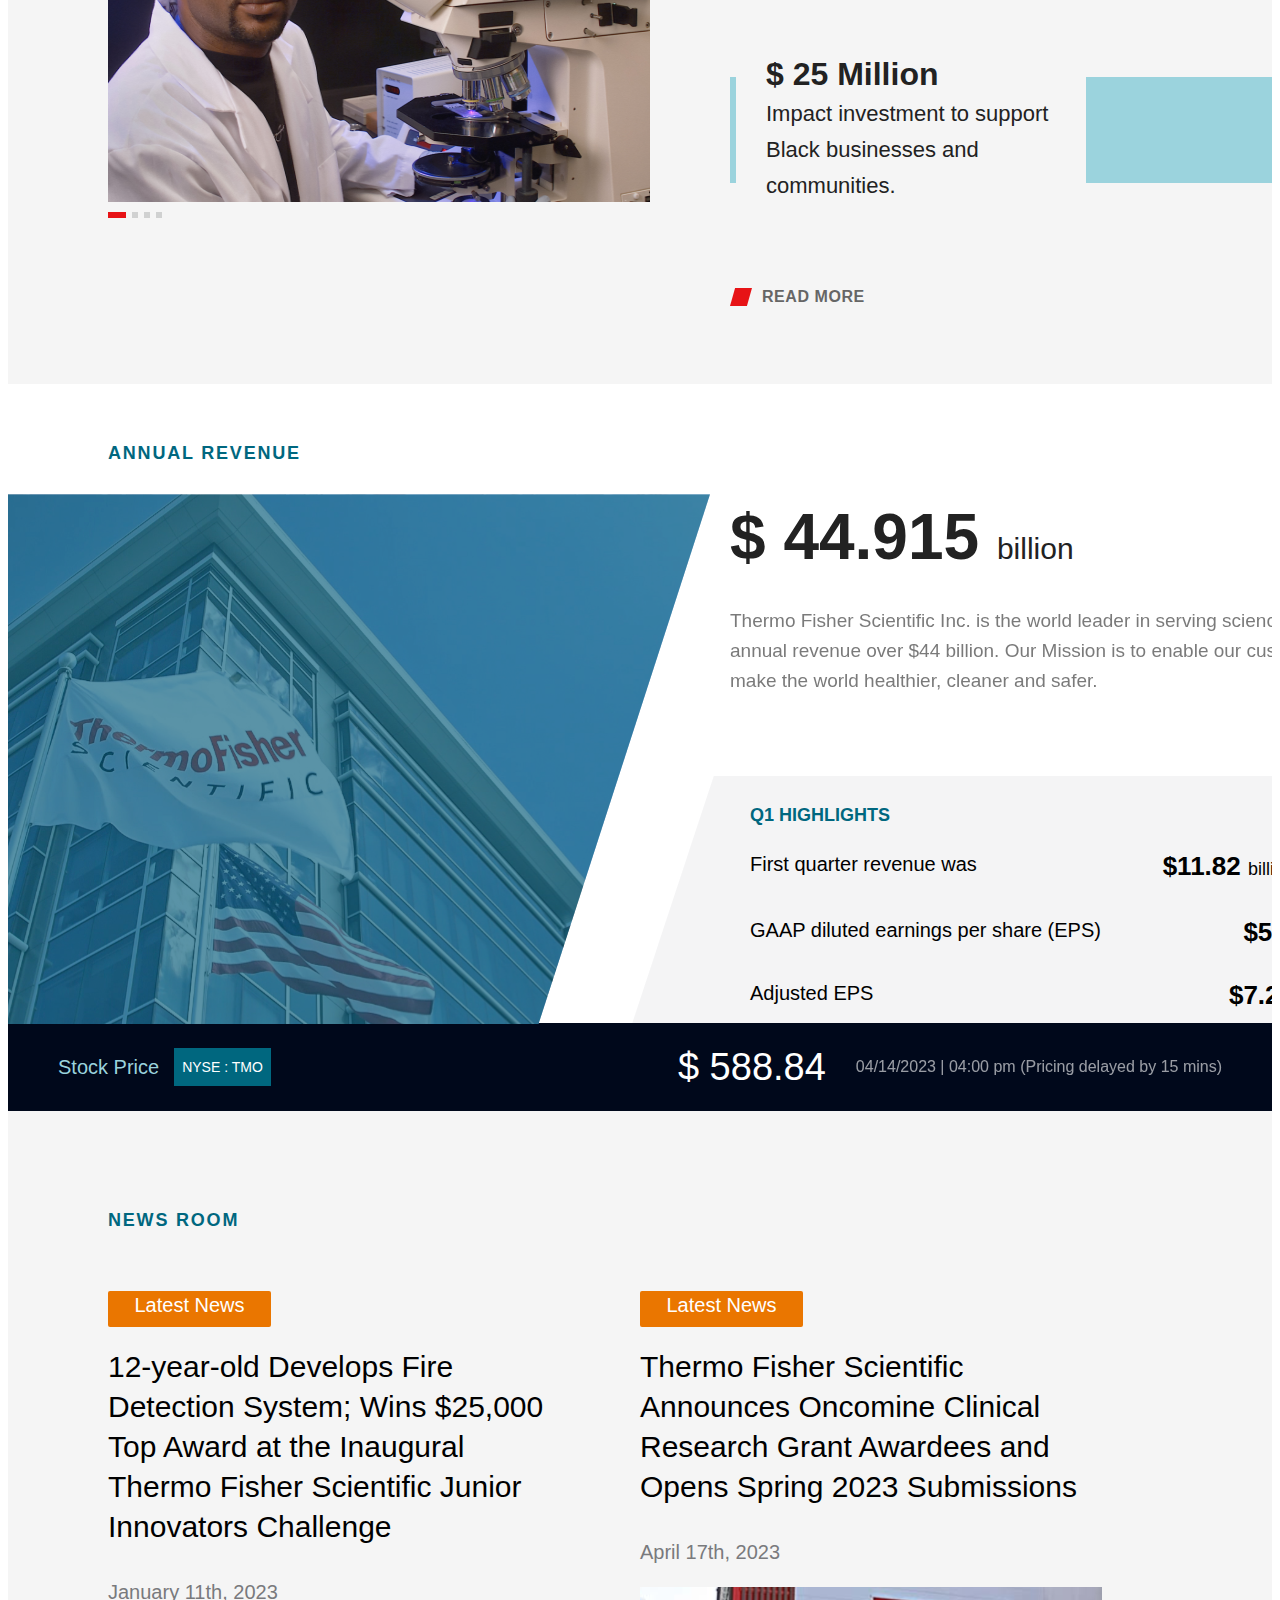
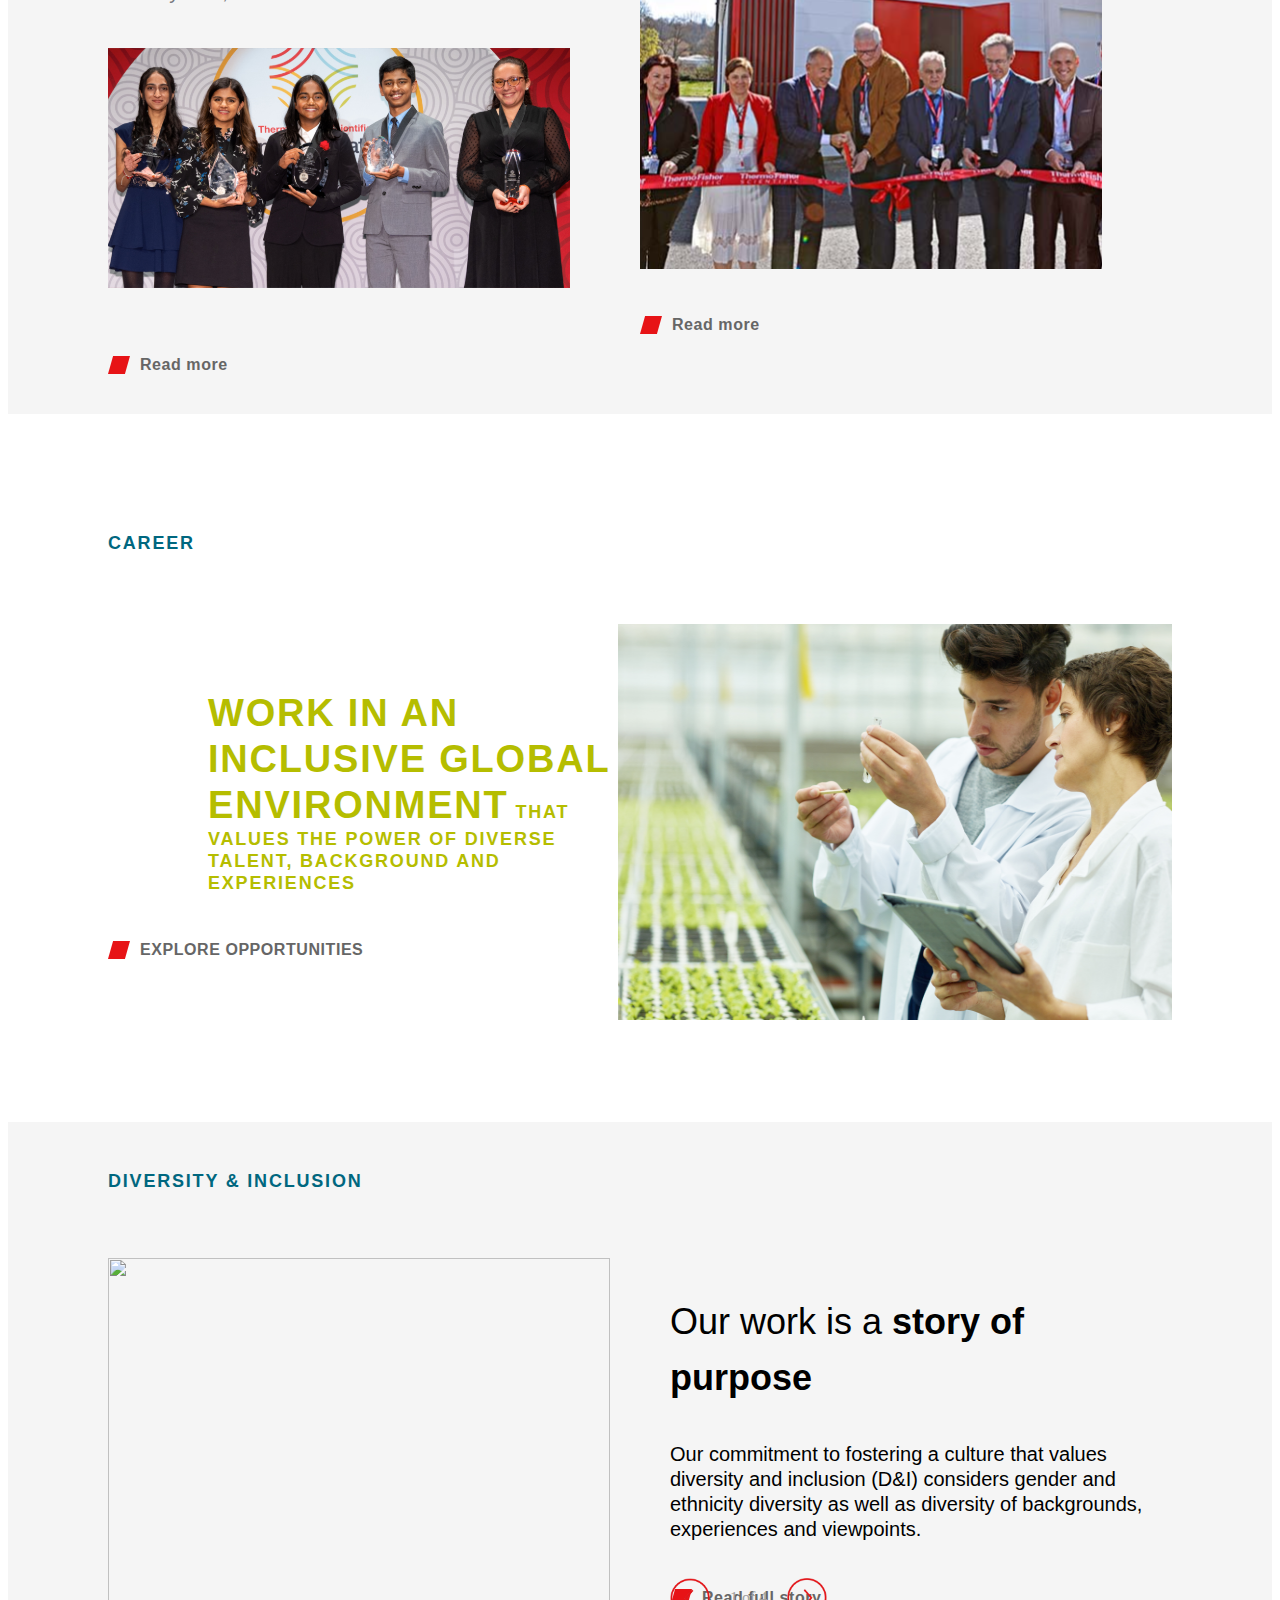
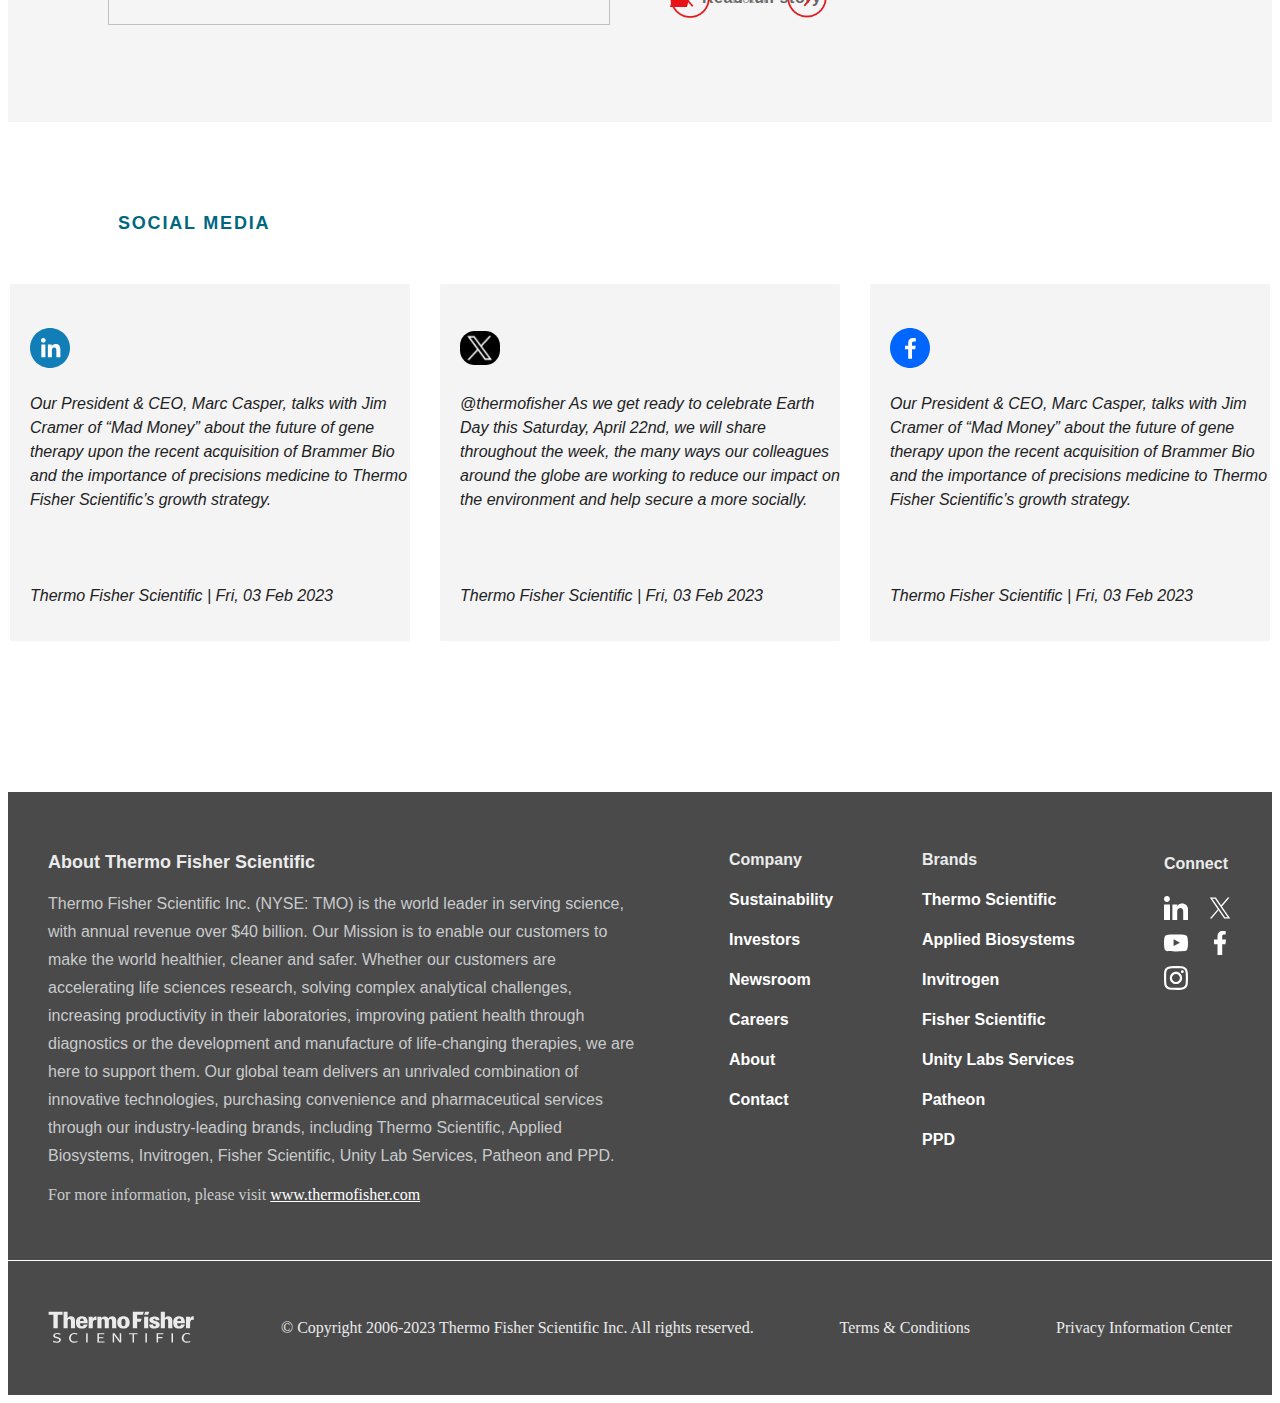
==== commit 81ee8dc1: "footer fixesss" ====
--- a/index.html
+++ b/index.html
@@ -379,6 +379,5 @@
     <p class="pre-footer-third">Privacy Information Center</p>
   </div>
 <script src="script.js"></script>
-
 </body>
 </html>
--- a/Home.css
+++ b/Home.css
@@ -854,124 +854,128 @@
   .footer {
     display: flex;
     justify-content: space-between;
-    background-color: #4A4A4A;
+    background-color: #4a4a4a;
     padding: 40px 40px;
-    height: 350px;
+    /* height: 350px; */
   }
   
   .footer-column {
     flex: 1;
   }
-  .footer-first-top{
+  .footer-first-top {
     font: 700 18px/24px "Helvetica Neue LT W1G", Helvetica, sans-serif;
-  margin-bottom: 10px;
-  color: #EBEBEC;
+    margin-bottom: 10px;
+    color: #ebebec;
+  }
+  .footer-first-mid {
+    /* width: 695px; */
+    font: 16px "Helvetica Neue LT W1G", Helvetica;
+    font-weight: 400;
+    line-height: 28px;
+    text-align: left;
+    color: #c9cacc;
+  }
   
-  
-  }
-  .footer-first-mid {
-    width: 695px;
-    font: 16px "Helvetica Neue LT W1G", Helvetica;
-  font-weight: 400;
-  line-height: 28px;
-  text-align: left;
-  color: #C9CACC;
-  
-  }
-  
-  .footer-first-bootom{
+  .footer-first-bootom {
     margin-top: 10px;
-    color: #C9CACC;
-  
-  }
-  .footer-second{
+    color: #c9cacc;
+  }
+  .footer-second {
     font-family: 16px "Helvetica Neue LT W1G", Helvetica;
-  font-weight: 700;
-  line-height: 24px;
-  text-align: left;
-  color: #FFFFFF;
-  
-  }
-  .footer-second-top{
-    color: #EBEBEC;
+    font-weight: 700;
+    line-height: 24px;
+    text-align: left;
+    color: #ffffff;
+  }
+  .footer-second-top {
+    color: #ebebec;
     font-family: "Helvetica Neue LT W1G", Helvetica;
-
-  }
-  .footer-second-p{
+  }
+  .footer-second-p {
     color: white;
     font-family: "Helvetica Neue LT W1G", Helvetica;
     font-size: 16px;
-
-    
-  }
-  .footer-third{
+  }
+  .footer-third {
     font-family: 16px "Helvetica Neue LT W1G", Helvetica;
     font-weight: 700;
     line-height: 24px;
     text-align: left;
-    color: #FFFFFF;
-  }
-  .footer-third-top{
-    color: #EBEBEC;
+    color: #ffffff;
+  }
+  .footer-third-top {
+    color: #ebebec;
     font-family: "Helvetica Neue LT W1G", Helvetica;
     font-size: 16px;
-
-    
-  }
-  .footer-third-p{
+  }
+  .footer-third-p {
     color: white;
     font-family: "Helvetica Neue LT W1G", Helvetica;
     font-size: 16px;
   }
-  .footer-fourth{
+  .footer-fourth {
     font-family: 16px "Helvetica Neue LT W1G", Helvetica;
     font-weight: 700;
     line-height: 32px;
     text-align: left;
-    color: #FFFFFF;
-  }
-  .footer-fourth-top{
-    color: #EBEBEC;
-  }
-  .pre-footer{
+    color: #ffffff;
+  }
+  .footer-fourth-top {
+    color: #ebebec;
+  }
+  .pre-footer {
     display: flex;
     justify-content: space-between;
-    background-color: #4A4A4A;
+    background-color: #4a4a4a;
     padding: 40px 40px;
-  margin-top: 1px;
-  height: 50px;
-  }
-  .pre-footer-logo{
+    margin-top: 1px;
+    /* height: 50px; */
+  }
+  .pre-footer-logo {
     height: 32px !important;
     margin-top: 10px;
   }
-  .pre-footer-first{
-  color:#EBEBEC ;
-  font-family: 14px "Helvetica Neue LT W1G", Helvetica;
-  font-weight: 400;
-  line-height: 22px;
-  text-align: left;
-  }
-  .pre-footer-second{
-    color:#EBEBEC ;
+  .pre-footer-first {
+    color: #ebebec;
     font-family: 14px "Helvetica Neue LT W1G", Helvetica;
     font-weight: 400;
     line-height: 22px;
     text-align: left;
-    }
-    .pre-footer-third{
-      color:#EBEBEC ;
-      font-family: 14px "Helvetica Neue LT W1G", Helvetica;
-      font-weight: 400;
-      line-height: 22px;
-      text-align: left;
-      }
-      .footer-icons{
-        display: flex;
-        flex-direction: row;
-        gap: 20px;
-        margin-top: 10px;
-      }
+  }
+  .pre-footer-second {
+    color: #ebebec;
+    font-family: 14px "Helvetica Neue LT W1G", Helvetica;
+    font-weight: 400;
+    line-height: 22px;
+    text-align: left;
+  }
+  .pre-footer-third {
+    color: #ebebec;
+    font-family: 14px "Helvetica Neue LT W1G", Helvetica;
+    font-weight: 400;
+    line-height: 22px;
+    text-align: left;
+  }
+  .footer-icons {
+    display: flex;
+    flex-direction: row;
+    gap: 20px;
+    margin-top: 10px;
+  }
+  .connect-top,
+  .connect-bottom {
+    display: flex;
+    flex-direction: column;
+  }
+  .connect-top > img {
+    margin-bottom: 10px;
+  }
+  .connect-bottom > img {
+    margin-bottom: 10px;
+  }
+  .footer-first {
+    width: 50%;
+  }
       .connect-top, .connect-bottom{
         display: flex;
         flex-direction: column;
@@ -986,10 +990,119 @@
         width: 50%;
       }
      @media only screen and (max-width: 768px) {
-      .footer-first{
+      .footer-first {
         width: 100%;
-      }
-      .footer{
+        order: 2;
+      }
+      .pre-footer-logo {
+        display: none;
+      }
+      .footer-second {
+        width: 50%;
+        order: 1;
+      }
+      .pre-footer-first,
+      .pre-footer-second,
+      .pre-footer-third {
+        width: 100%;
+      }
+      .pre-footer-second {
+        order: 1;
+      }
+      .pre-footer-third {
+        order: 2;
+      }
+      .pre-footer-first {
+        order: 3;
+      }
+      .footer-third {
+        width: 50%;
+        order: 1;
+      }
+      .footer-fourth {
+        width: 100%;
+        order: 4;
+      }
+      .footer-icons {
+        gap: 0;
+      }
+      .connect-top,
+      .connect-bottom {
+        flex-direction: row;
+      }
+      .footer-icons a {
+        margin-left: 15px;
+      }
+      .single-enviroment-image,
+      .enviroment-left,
+      .enviroment-right {
+        width: 100% !important;
+      }
+      .single-enviroment-image {
+        margin-bottom: 30px;
+        height: auto;
+      }
+      .csrr-title {
+        display: none;
+      }
+      .footer,
+      .pre-footer,
+      .csr-report-four {
         flex-wrap: wrap;
       }
+      }
+
+      @media (min-width: 768px) and (max-width: 992px) {
+        .footer,
+        .pre-footer {
+          flex-wrap: wrap;
+          gap: 10xp;
+        }
+        .csr-report-one {
+          flex-wrap: wrap;
+        }
+        .footer-icons {
+          gap: 0;
+        }
+        .footer-icons a {
+          margin-right: 15px;
+        }
+        .connect-top,
+        .connect-bottom {
+          flex-direction: row;
+        }
+        .pre-footer-first,
+        .pre-footer-second,
+        .pre-footer-third {
+          width: 50%;
+        }
+        .footer-first {
+          width: 60%;
+        }
+        .footer-second {
+          width: 20%;
+        }
+        .footer-third {
+          width: 20%;
+        }
+        .footer-fourth {
+          width: 100%;
+        }
+        .csr-picture {
+          flex-wrap: wrap;
+        }
+        .csr-single {
+          width: 50%;
+        }
+        .single-enviroment-image:hover .overlay-enviroment .overlay-arrow {
+          animation: slideLeftToRight 0.5s forwards;
+        }
+        @keyframes slideLeftToRight {
+          0% {
+            transform: translateX(-300px);
+          }
+          100% {
+            transform: translateX(10px);
+          }
+        }
       }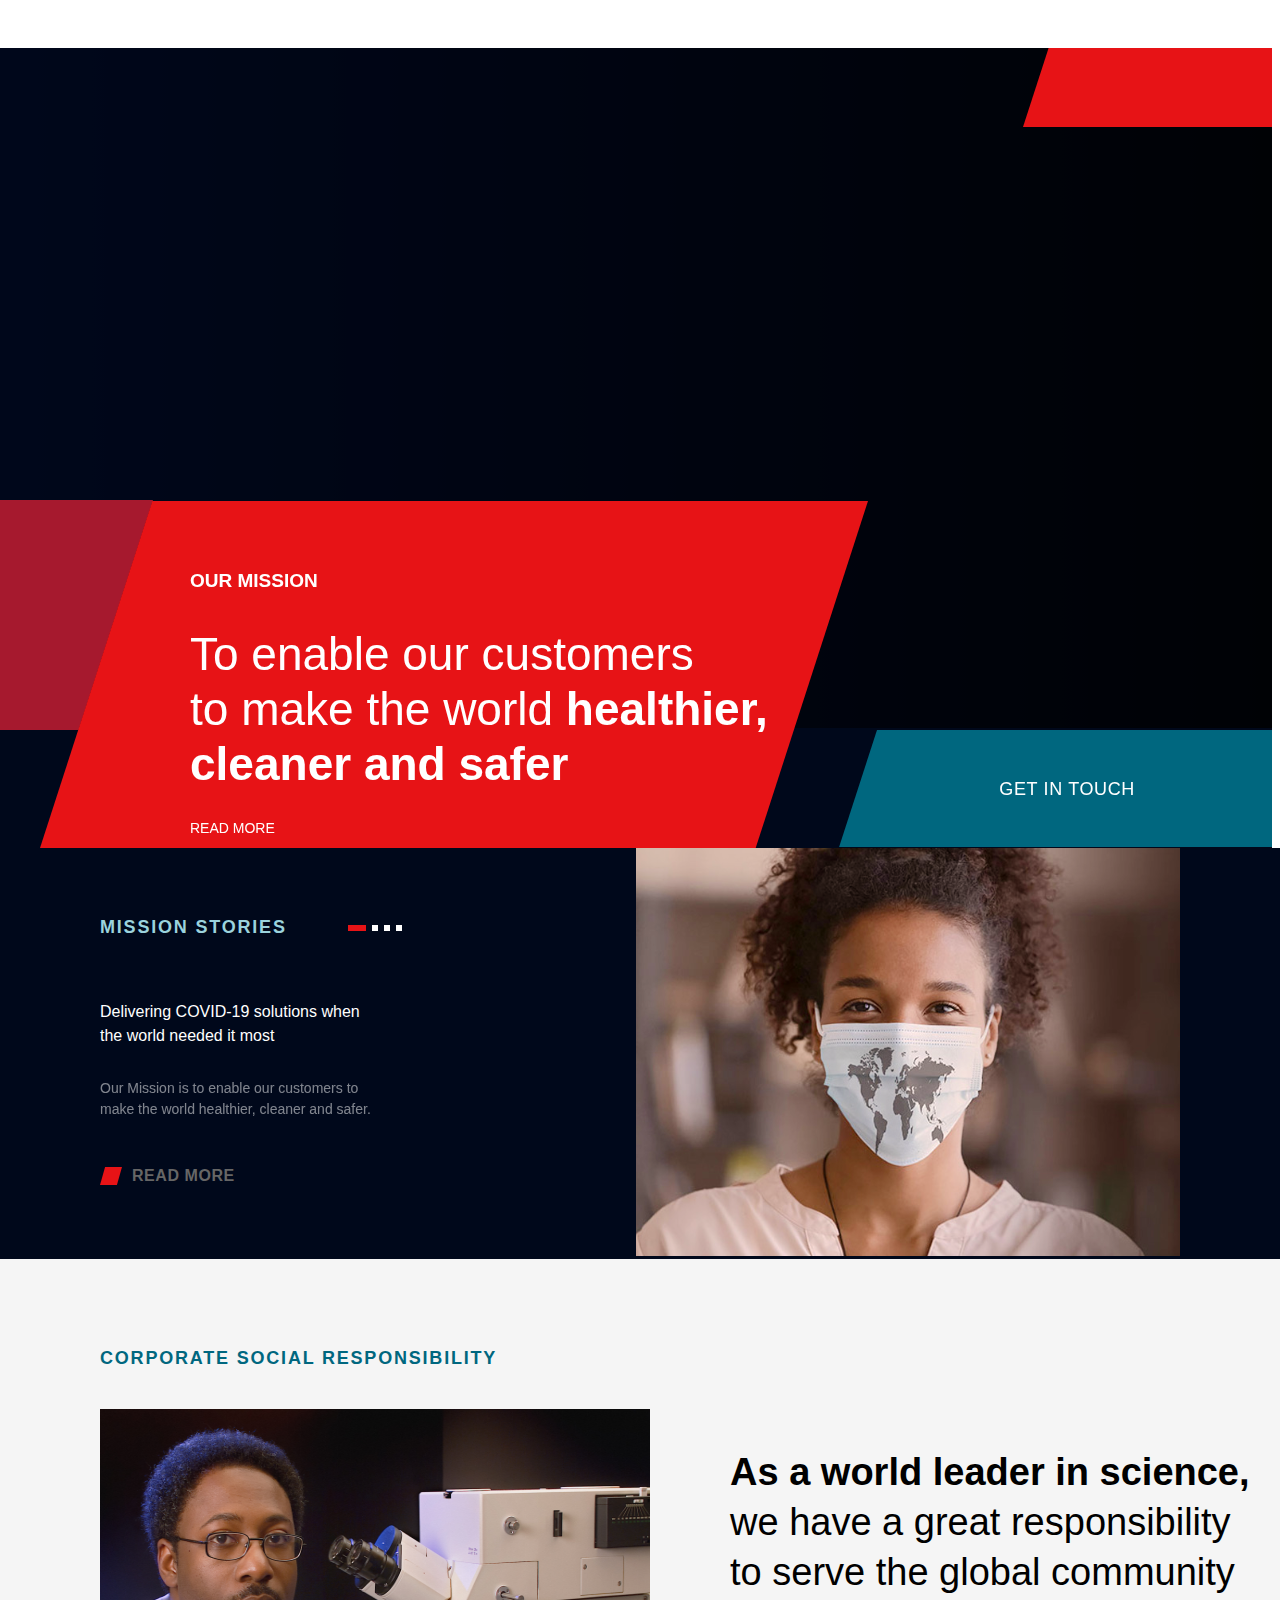
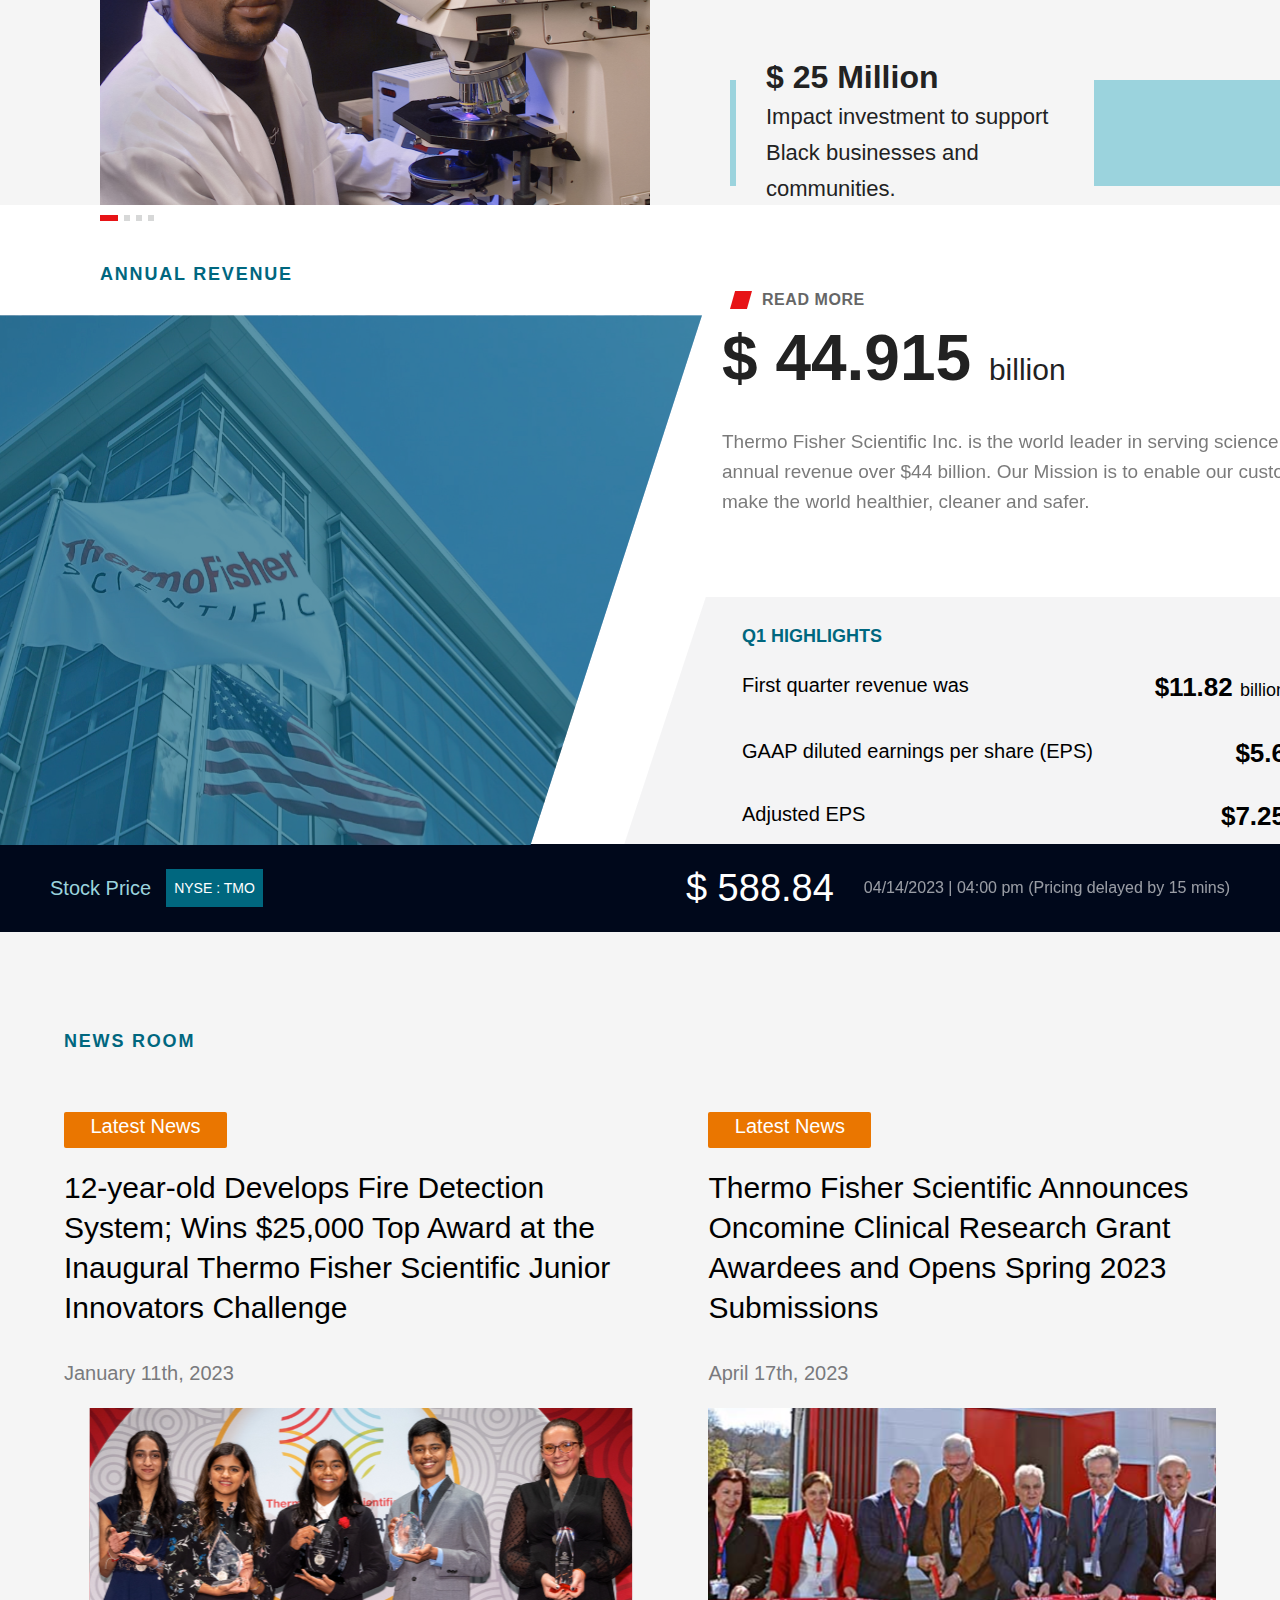
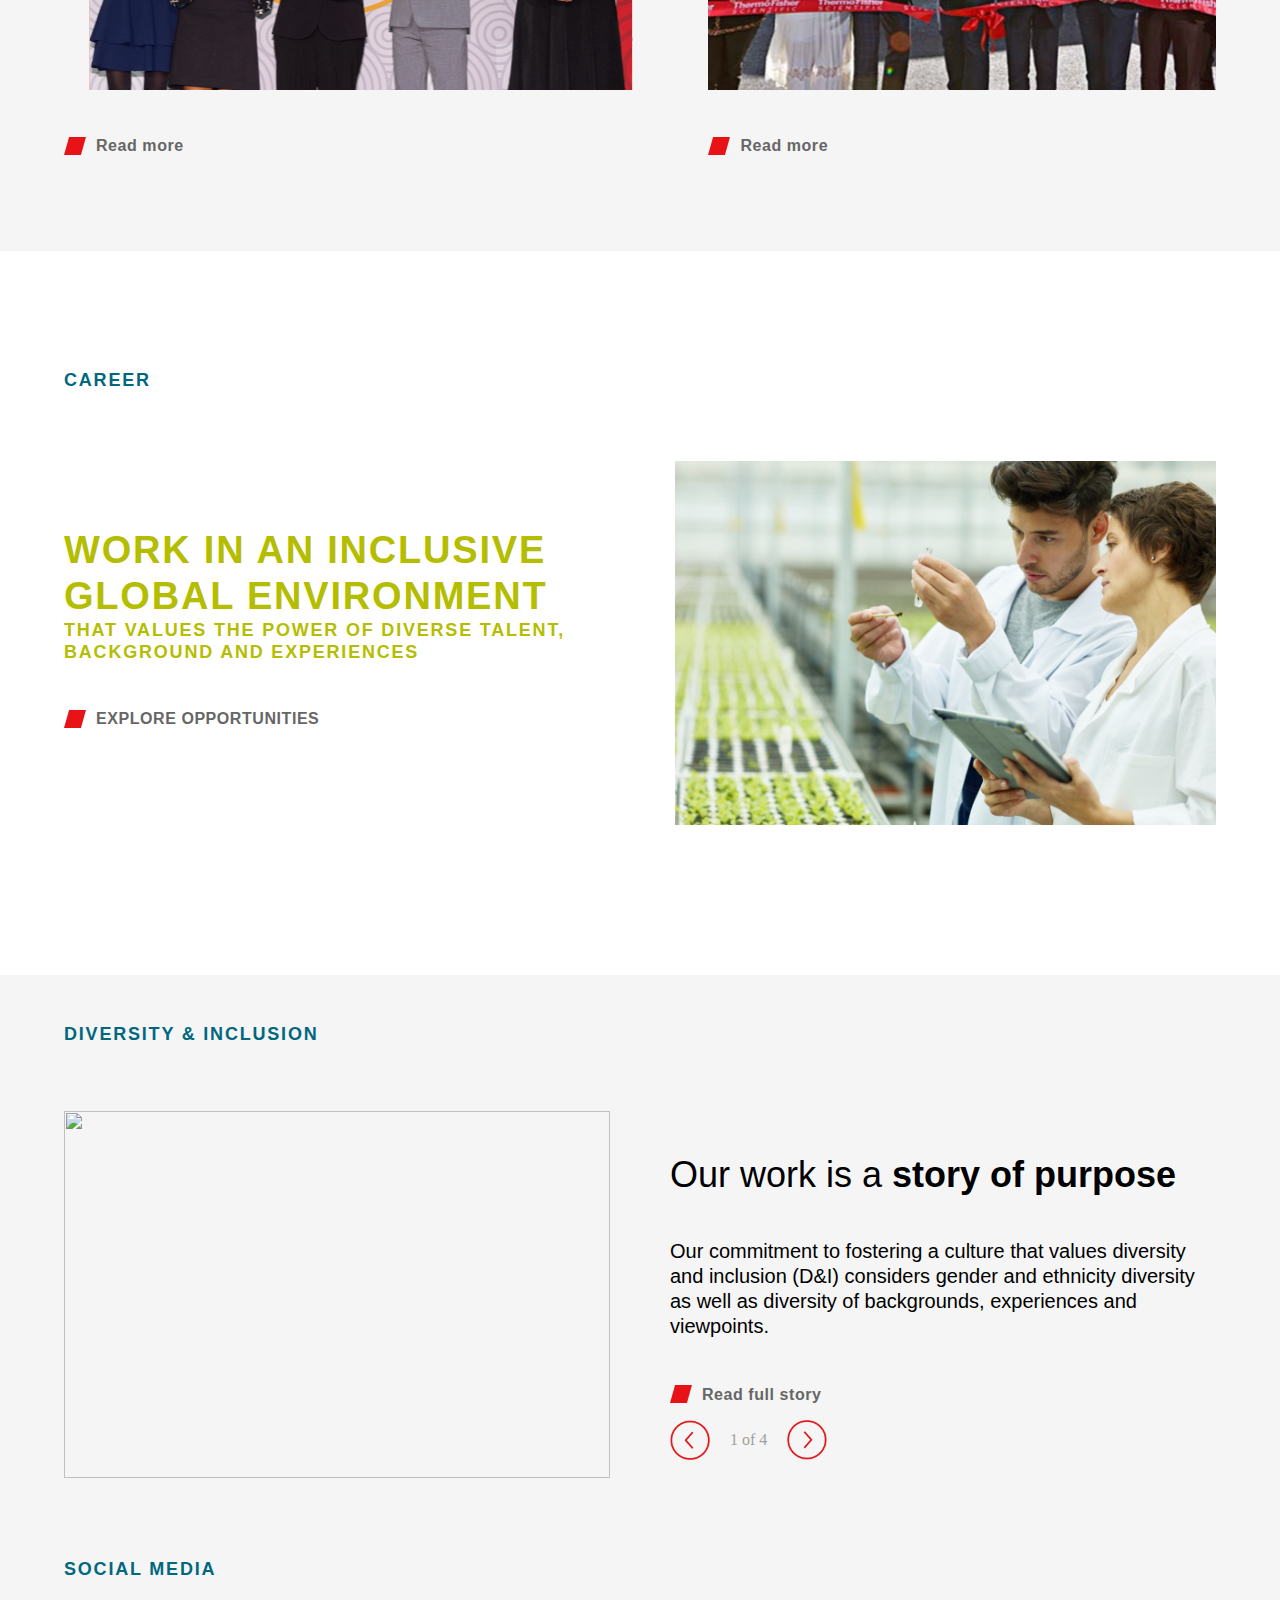
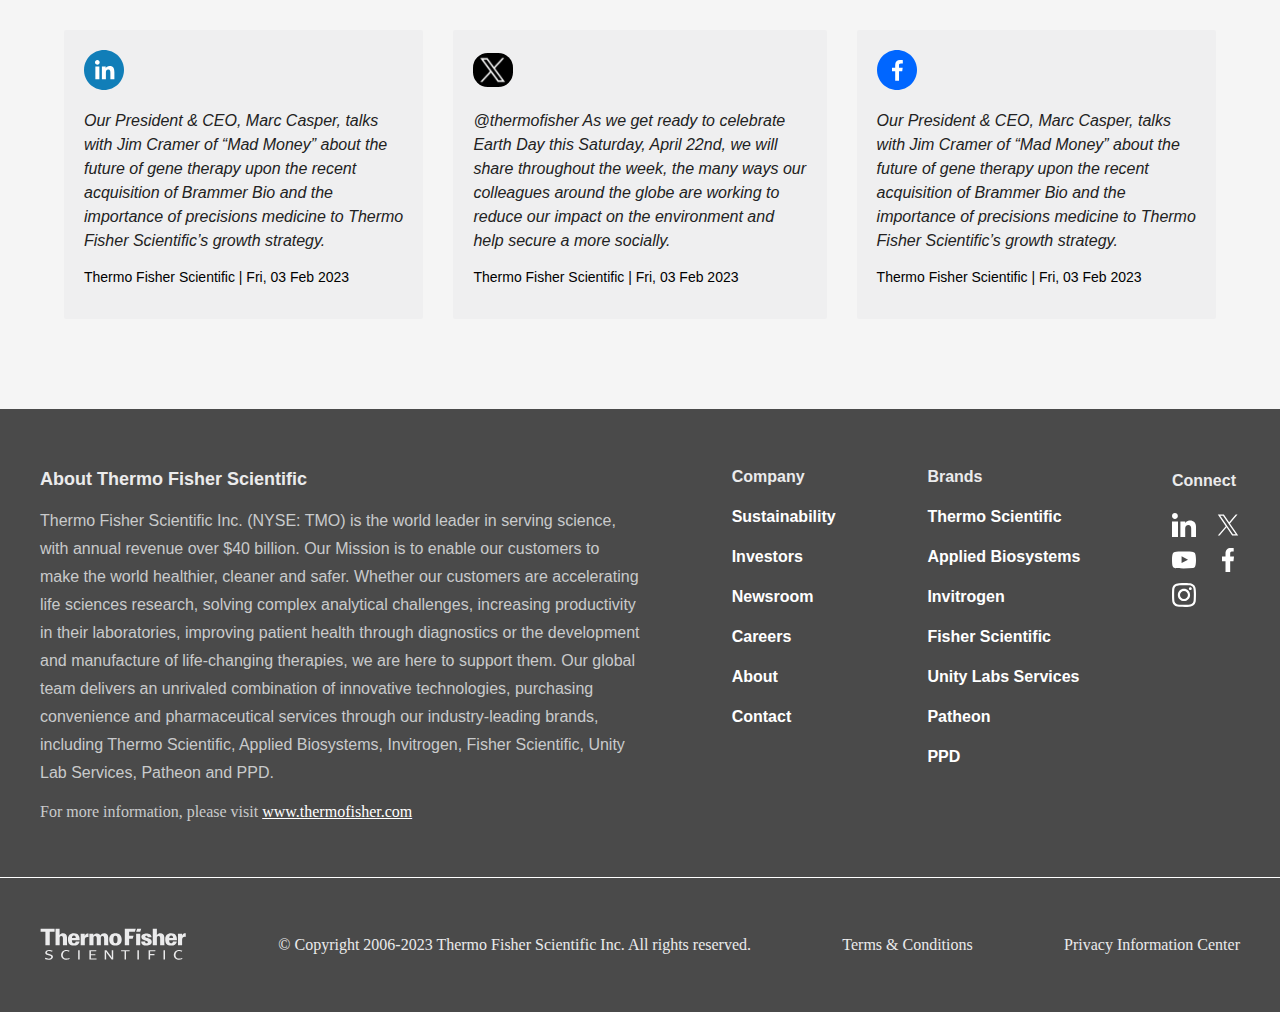
==== commit 828d82d7: "aded" ====
--- a/index.html
+++ b/index.html
@@ -6,8 +6,8 @@
   <title>Home</title>
   <link rel="stylesheet" href="Home.css">
 </head>
-<body>
-  <div class="navbar">
+<body style="margin: 0;">
+  <!-- <div class="navbar">
     <a href="/Pages/HomePage/Home.html">
       <div class="navlogo">
         <img id="logo" src="../../Assets/Images/logo.png" alt="">
@@ -40,7 +40,7 @@
         <img class="link-img" src="../../Assets/Images/external-link.png" alt="">
       </button>
     </div>
-  </div>
+  </div> -->
   <div class="hero">
     <div class="video-container">
       <video autoPlay loop muted class="video-background">
@@ -120,7 +120,7 @@
             <br>
             Impact investment to support Black businesses and communities.
           </p>
-          <img src="../../Assets/Images/csr2.svg" alt="">
+          <img class="csr2" src="../../Assets/Images/csr2.svg" alt="">
         </div>
         <div class="button-mission" style="width: 192px; margin-top: 30px; text-transform: uppercase;">
           <img src="../../Assets/Images/redsmall.svg" alt="">
@@ -241,6 +241,70 @@
         <img src="../../Assets/Images/stock.png" alt="Career Image" />
       </div>
     </div>
+    <div class="career-mob">
+      <div class="carousel">
+        <div class="carousel-inner">
+          <div class="carousel-item">
+            <div class="inNews-single">
+              <!-- <p class="inNews-badge">The Washington Post</p> -->
+              <img src="../../Assets/Images/stock.png" alt="" />
+              <div class="carrer-text">
+                <p class="text">
+                  <span>Work in an inclusive global environment</span> that values the
+                  power of diverse talent, background and experiences
+                </p>
+              </div>
+              <p class="c-btn">READ MORE</p>
+            </div>
+          </div>
+          <div class="carousel-item">
+            <div class="inNews-single">
+              <!-- <p class="inNews-badge">Business Insider</p> -->
+              <img src="../../Assets/Images/stock.png" alt="" />
+              <!-- <p class="inNews-date">January 5th, 2021</p>
+              <p class="inNews-desc">
+                A middle-schooler just won $25,000 for inventing a fire-detection
+                device that works faster than the average smoke detector
+              </p>
+              <p class="c-btn">READ MORE</p> -->
+              <div class="carrer-text">
+                <p class="text">
+                  <span>Work in an inclusive global environment</span> that values the
+                  power of diverse talent, background and experiences
+                </p>
+              </div>
+            </div>
+          </div>
+          <div class="carousel-item">
+            <div class="inNews-single">
+              <!-- <p class="inNews-badge">Time</p> -->
+              <img src="../../Assets/Images/stock.png" alt="" />
+              <!-- <p class="inNews-date">January 5th, 2021</p>
+              <p class="inNews-desc">
+                A More Accurate Diagnosis Thermo Fisher Scientific Preeclampsia
+                Blood Tests
+              </p> -->
+              <div class="carrer-text">
+                <p class="text">
+                  <span>Work in an inclusive global environment</span> that values the
+                  power of diverse talent, background and experiences
+                </p>
+              </div>
+              <p class="c-btn">READ MORE</p>
+            </div>
+          </div>
+        </div>
+        <div class="carousel-dots"></div>
+        <p class="c-btn">
+          <div class="button-mission" style="width: 292px;">
+            <img src="../../Assets/Images/redsmall.svg" alt="Dot" />
+            <p class="button-text" style="cursor: pointer; width: 242px;">
+              EXPLORE OPPORTUNITIES
+            </p>
+          </div>
+        </p>
+      </div>
+    </div>
   </div>
   <div class="containermain">
     <p class="title">Diversity & Inclusion</p>
@@ -277,7 +341,9 @@
           Our President & CEO, Marc Casper, talks with Jim Cramer of “Mad
           Money” about the future of gene therapy upon the recent acquisition
           of Brammer Bio and the importance of precisions medicine to Thermo
-          Fisher Scientific’s growth strategy.<br /><br /><br /><br />
+          Fisher Scientific’s growth strategy.
+        </p>
+        <p>
           Thermo Fisher Scientific | Fri, 03 Feb 2023
         </p>
       </div>
@@ -287,9 +353,9 @@
           @thermofisher As we get ready to celebrate Earth Day this Saturday,
           April 22nd, we will share throughout the week, the many ways our
           colleagues around the globe are working to reduce our impact on the
-          environment and help secure a more socially.<br /><br /><br /><br />
-          Thermo Fisher Scientific | Fri, 03 Feb 2023
-        </p>
+          environment and help secure a more socially.
+        </p>
+        <p>Thermo Fisher Scientific | Fri, 03 Feb 2023</p>
       </div>
       <div class="leftdiv">
         <img src="../../Assets/Images/facebook.svg" alt="Facebook Logo" class="logo" />
@@ -297,9 +363,10 @@
           Our President & CEO, Marc Casper, talks with Jim Cramer of “Mad
           Money” about the future of gene therapy upon the recent acquisition
           of Brammer Bio and the importance of precisions medicine to Thermo
-          Fisher Scientific’s growth strategy. <br /><br /><br /><br />
-          Thermo Fisher Scientific | Fri, 03 Feb 2023
-        </p>
+          Fisher Scientific’s growth strategy. 
+          
+        </p>
+        <p>Thermo Fisher Scientific | Fri, 03 Feb 2023</p>
       </div>
     </div>
   </div>
@@ -378,6 +445,201 @@
     <p class="pre-footer-second">Terms & Conditions</p>
     <p class="pre-footer-third">Privacy Information Center</p>
   </div>
-<script src="script.js"></script>
+  <script src="script.js"></script>
+  <script>
+    let currentIndex = 0;
+
+    function moveCarousel(direction) {
+      const carouselInner = document.querySelector(".carousel-inner");
+      const items = document.querySelectorAll(".carousel-item");
+      const totalItems = items.length;
+
+      currentIndex += direction;
+
+      if (currentIndex < 0) {
+        currentIndex = totalItems - 1;
+      } else if (currentIndex >= totalItems) {
+        currentIndex = 0;
+      }
+
+      const offset = -currentIndex * 93;
+      carouselInner.style.transform = `translateX(${offset}%)`;
+
+      updateDots();
+    }
+
+    function autoMoveCarousel() {
+      if (window.innerWidth < 768) {
+        moveCarousel(1);
+      }
+    }
+
+    function createDots() {
+      const carouselDots = document.querySelector(".carousel-dots");
+      const items = document.querySelectorAll(".carousel-item");
+      items.forEach((_, index) => {
+        const dot = document.createElement("div");
+        dot.classList.add("carousel-dot");
+        dot.addEventListener("click", () => moveToSlide(index));
+        carouselDots.appendChild(dot);
+      });
+    }
+
+    function updateDots() {
+      const dots = document.querySelectorAll(".carousel-dot");
+      dots.forEach((dot, index) => {
+        if (index === currentIndex) {
+          dot.classList.add("active");
+        } else {
+          dot.classList.remove("active");
+        }
+      });
+    }
+
+    function moveToSlide(index) {
+      currentIndex = index;
+      const offset = -currentIndex * 93;
+      const carouselInner = document.querySelector(".carousel-inner");
+      carouselInner.style.transform = `translateX(${offset}%)`;
+      updateDots();
+    }
+
+    window.addEventListener("load", () => {
+      createDots();
+      updateDots();
+      setInterval(autoMoveCarousel, 3000);
+    });
+
+    let currentIndexPress1 = 0;
+
+    function moveCarousel1(direction) {
+      const carouselInner1 = document.querySelector(".carousel1-inner");
+      const items1 = document.querySelectorAll(".carousel1-item");
+      const totalItems1 = items1.length;
+
+      currentIndexPress1 += direction;
+      if (currentIndexPress1 < 0) {
+        currentIndexPress1 = totalItems1 - 1;
+      } else if (currentIndexPress1 >= totalItems1) {
+        currentIndexPress1 = 0;
+      }
+      const offset1 = -currentIndexPress1 * 93;
+      carouselInner1.style.transform = `translateX(${offset1}%)`;
+
+      updateDots1();
+    }
+
+    function autoMoveCarouselPress1() {
+      if (window.innerWidth < 768) {
+        moveCarousel1(1);
+      }
+    }
+
+    function createDots1() {
+      const carouselDots = document.querySelector(".carousel1-dots");
+      const items1 = document.querySelectorAll(".carousel1-item");
+      items1.forEach((_, index) => {
+        const dot = document.createElement("div");
+        dot.classList.add("carousel1-dot");
+        dot.addEventListener("click", () => moveToSlide1(index));
+        carouselDots.appendChild(dot);
+      });
+    }
+
+    function updateDots1() {
+      const dots = document.querySelectorAll(".carousel1-dot");
+      dots.forEach((dot, index) => {
+        if (index === currentIndexPress1) {
+          dot.classList.add("active");
+        } else {
+          dot.classList.remove("active");
+        }
+      });
+    }
+
+    function moveToSlide1(index) {
+      currentIndexPress1 = index;
+      const offset1 = -currentIndexPress1 * 93;
+      const carouselInner1 = document.querySelector(".carousel1-inner");
+      carouselInner1.style.transform = `translateX(${offset1}%)`;
+      updateDots1();
+    }
+
+    window.addEventListener("load", () => {
+      createDots1();
+      updateDots1();
+      setInterval(autoMoveCarouselPress1, 5000);
+    });
+
+    let currentIndex2 = 0;
+
+    function moveCarousel2(direction) {
+      const carouselInner2 = document.querySelector(".carousel2-inner");
+      const items2 = document.querySelectorAll(".leadershipn-bottom-single");
+      const totalItems2 = items2.length;
+
+      currentIndex2 += direction;
+
+      if (currentIndex2 < 0) {
+        currentIndex2 = totalItems2 - 1;
+      } else if (currentIndex2 >= totalItems2) {
+        currentIndex2 = 0;
+      }
+      const offset2 = -currentIndex2 * 80;
+      carouselInner2.style.transform = `translateX(${offset2}%)`;
+    }
+    function autoMoveCarousel2() {
+      if (window.innerWidth < 768) {
+        moveCarousel2(1);
+      }
+    }
+    window.addEventListener("load", () => {
+      setInterval(autoMoveCarousel2, 2000);
+    });
+
+    let currentIndex3 = 0;
+
+    function moveCarousel3(direction) {
+      const carouselInner3 = document.querySelector(".carousel3-inner");
+      const items3 = document.querySelectorAll(".leadership-bottom-single");
+      const totalItems3 = items3.length;
+
+      currentIndex3 += direction;
+
+      if (currentIndex3 < 0) {
+        currentIndex3 = totalItems3 - 1;
+      } else if (currentIndex3 >= totalItems3) {
+        currentIndex3 = 0;
+      }
+
+      const offset3 = -currentIndex3 * 80;
+      carouselInner3.style.transform = `translateX(${offset3}%)`;
+    }
+
+    function autoMoveCarousel3() {
+      if (window.innerWidth < 768) {
+        moveCarousel3(1);
+      }
+    }
+
+    window.addEventListener("load", () => {
+      setInterval(autoMoveCarousel3, 3000);
+    });
+  </script>
+  <script>
+      var dropdown = document.getElementsByClassName("dropdown-btn");
+var i;
+for (i = 0; i < dropdown.length; i++) {
+  dropdown[i].addEventListener("click", function() {
+    this.classList.toggle("active");
+    var dropdownContent = this.nextElementSibling;
+    if (dropdownContent.style.display === "block") {
+      dropdownContent.style.display = "none";
+    } else {
+      dropdownContent.style.display = "block";
+    }
+  });
+}
+  </script>
 </body>
 </html>
--- a/Home.css
+++ b/Home.css
@@ -1,3 +1,140 @@
+/* Slider Css */
+
+.carousel{
+  display: none;
+}
+
+@media only screen and (max-width: 768px) {
+  .main-highlight{
+    display: none;
+  }
+  .carousel {
+    display: block;
+    position: relative;
+    width: 100%;
+    margin: 27px 10px;
+    overflow: hidden;
+  }
+
+  .carousel1 {
+    display: block !important;
+    position: relative;
+    width: 100%;
+    margin: 20px 10px;
+    margin-top: 400px;
+    overflow: hidden;
+  }
+
+.carousel1-inner {
+    display: flex;
+    transition: transform 0.5s ease;
+}
+
+.carousel1-item {
+    width: 95%;
+    box-sizing: border-box;
+    flex-shrink: 0;
+}
+  
+  .carousel-inner {
+    display: flex;
+    transition: transform 0.5s ease;
+  }
+  
+  .carousel-item {
+    width: 95%;
+    box-sizing: border-box;
+    flex-shrink: 0;
+  }
+  
+  .inNews-single{
+    display: flex;
+    flex-direction: column;
+    align-items: start;
+    width: 96vw;
+  }
+  .inNews-badge{
+    width: auto;
+  }
+  .press{
+    display: none;
+  }
+  .author {
+    margin-top: -19px;
+  }
+}
+
+.carousel1{
+  display: none;
+}
+
+.carousel1-dots {
+  display: flex;
+  justify-content: end;
+  margin-top: 30px;
+  margin-right: 30px;
+}
+.carousel1-dot {
+  width: 10px;
+  height: 10px;
+  background-color: rgb(192, 192, 192);
+  margin: 0 7px;
+  transition: all 0.3s ease;
+}
+
+.carousel1-dot.active {
+  background-color: red;
+  transform: scaleX(2);
+}
+
+.carousel-dots {
+  display: flex;
+  justify-content: end;
+  margin-top: 30px;
+  margin-right: 30px;
+}
+.carousel-dot {
+  width: 10px;
+  height: 10px;
+  background-color: rgb(192, 192, 192);
+  margin: 0 7px;
+  transition: all 0.3s ease;
+}
+
+.carousel-dot.active {
+  background-color: red;
+  transform: scaleX(2);
+}
+.carousel2 {
+  position: relative;
+  overflow: hidden;
+  width: 100%;
+}
+
+.carousel2-inner {
+  display: flex;
+  transition: transform 0.5s ease;
+  gap: 10px;
+}
+
+.leadershipn-bottom-single {
+  width: 96vw;
+  box-sizing: border-box;
+}
+
+.carousel3 {
+  position: relative;
+  overflow: hidden;
+  width: 100%;
+}
+
+.carousel3-inner {
+  display: flex;
+  transition: transform 0.5s ease;
+  gap: 10px;
+}
+
+/* slider End */
 .navbar {
   position: fixed;
   top: 0;
@@ -281,7 +418,7 @@
     padding: 0 100px;
     background-color: #00081B;
     /* width: 96%; */
-    height: 408px;
+    /* height: 408px; */
     font: 14px "Helvetica Neue LT W1G", Helvetica;
      font-style: normal;
      margin-top: 848px;
@@ -344,7 +481,7 @@
    }
    
    .image-container {
-     height: 408px;
+     /* height: 408px; */
    }
    
    .image {
@@ -358,7 +495,7 @@
      /* width: 575px; */
    }  
    .csr{
-    height: 658px;
+    /* height: 658px; */
     background-color: #F5F5F5;
     padding-left: 100px;
     font: 14px "Helvetica Neue LT W1G", Helvetica;
@@ -574,11 +711,9 @@
     font-weight: 500 !important;
    }
    .newsroom{
-    height: 823px;
-    padding-top: 80px;
+    /* height: 823px; */
+    padding: 80px 5%;
     background-color: #F5F5F5;
-    padding-left: 100px;
-    padding-right: 100px;
     font: 14px "Helvetica Neue LT W1G", Helvetica;
     font-style: normal;
    }
@@ -594,11 +729,12 @@
     align-items: center;
     justify-content: space-between;
     margin-top: 40px;
+    gap: 50px;
    }
    .newroom-left{
-    height: 552px;
-    width: 543px;
-    margin-right: 70px;
+    /* height: 552px;
+    width: 543px; */
+    /* margin-right: 70px; */
    }
    .badge{
     width: 139px;
@@ -635,18 +771,18 @@
     height: 100%;
    }
    .career{
-    height: 458px;
-    padding-left: 100px;
+    /* height: 458px; */
+    padding: 100px 5% 0;
     font: 14px "Helvetica Neue LT W1G", Helvetica;
     font-style: normal;
-    padding-top: 100px;
-    padding-right: 100px;
+  
    }
    .carrer-main{
      display: flex;
      margin-top: 70px;
      justify-content: space-between;
      width: 100%;
+     gap: 70px;
    }
    .career-headding{
      font: 18px "Helvetica Neue LT W1G", Helvetica;
@@ -657,12 +793,13 @@
    
     }
     .carrer-text{
-     width: 546px;
-     height: 219px;
+      width: 50%;
+     /* width: 546px;
+     height: 219px; */
     }
     .text {
         padding-top: 48px;
-        margin-left: 100px;
+        /* margin-left: 100px; */
         color: var(--Accent-Green, #B5BD00);
         font: 18px "Helvetica Neue LT W1G", Helvetica;
         font-style: normal;
@@ -678,8 +815,9 @@
      line-height: 46px;
     }
    .carrer-img{
-     width: 594px;
-     height: 396px;
+     /* width: 594px;
+     height: 396px; */
+     width: 50%;
    }
    .carrer-img > img{
      width: 100%;
@@ -687,10 +825,10 @@
    }
    .containermain {
     /* width: 100%; */
-    height: 600px;
+    /* height: 600px; */
     background: #F5F5F5;
     margin-top: 150px;
-    padding: 0 100px;
+    padding: 0 5%;
 }
 
 .title {
@@ -762,7 +900,7 @@
     display: flex;
     align-items: center;
     position: absolute;
-    bottom: 7px;
+    /* bottom: 7px; */
 }
 
 .slider-range > img {
@@ -775,10 +913,10 @@
     color: rgb(160, 160, 160);
 }
 .main-media{
-    height: 500px;
+    /* height: 500px; */
     font: 14px "Helvetica Neue LT W1G", Helvetica;
     font-style: normal;
-    margin-top: 10px;
+    /* margin-top: 10px; */
   }
   .main-media-title{
     color: var(--Accent-Teal, #00677f);
@@ -790,7 +928,7 @@
     text-transform: uppercase;
     white-space: nowrap;
     margin-bottom: 50px;
-    margin-left: 110px;
+    /* margin-left: 110px; */
   }
   .container {
     display: flex;
@@ -800,31 +938,28 @@
     gap: 30px;
   }
   .leftdiv {
-    width: 360px;
-    height: 317px;
-    flex-shrink: 0;
     border-radius: 2px;
-    background: rgba(244,244,245,255);
+    background: #efeff0;
     margin-bottom: 10px;
     padding: 20px;
   }
   .leftdiv .p {
-    margin: -232px 25px 89px 0px;
+    /* margin: -232px 25px 89px 0px; */
     position: relative;
-    width: 382px;
-    height: 257px;
+    /* width: 382px;
+    height: 257px; */
     font: 16px "Helvetica Neue LT W1G", Helvetica;
     font-weight: 400;
     font-style: italic;
     color: #222222;
     letter-spacing: 0;
     line-height: 1.5rem;
-    padding-right: 60px;
+    /* padding-right: 60px; */
   }
   .logo {
     width: 40px;
     height: 40px;
-    margin: 24px 328px 253px 0px;
+    /* margin: 24px 328px 253px 0px; */
   }
   .p > div {
     font-size: 14px;
@@ -833,21 +968,10 @@
     color: rgba(84, 88, 90, 1);
     padding-top: 30px !important;
   }
-  @media only screen and (max-width: 1260px) {
-    .leftdiv {
-      width: 340px;
-    }
-    .logo{
-      margin: 24px 250px 253px 0px;
-    }
-    .leftdiv .p{
-      width: 340px;
-      padding-right: 40px;
-    }
-  }
+
   .with-background{
-    background-color: #ffffff;
-    padding: 80px 0px;
+    background-color: #f5f5f5;
+    padding: 80px 5%;
   }
 
   
@@ -994,7 +1118,28 @@
         width: 100%;
         order: 2;
       }
-      .pre-footer-logo {
+      .carrer-main,.csr2{
+        display: none;
+      }
+      .diversity-main,.carrer-main,.main-revenue,
+      .container-mission,.csr-main{
+        flex-wrap: wrap;
+        gap: 0;
+      }
+      .diversity-img,.diversity-text,
+      .carrer-img,.carrer-text,
+      .revenue-right,.revenue-left{
+        width: 100%;
+      }
+      .carrer-img{
+        order: 1;
+      }.carrer-text{
+        order: 2;
+      }
+      .newsroom-main{
+        flex-wrap: wrap;
+      }
+      .pre-footer-logo,.our-mission        {
         display: none;
       }
       .footer-second {
@@ -1003,7 +1148,9 @@
       }
       .pre-footer-first,
       .pre-footer-second,
-      .pre-footer-third {
+      .pre-footer-third,.content,
+      .image-container,
+      .image-container img{
         width: 100%;
       }
       .pre-footer-second {
@@ -1047,7 +1194,7 @@
       }
       .footer,
       .pre-footer,
-      .csr-report-four {
+      .csr-report-four ,.container{
         flex-wrap: wrap;
       }
       }
@@ -1088,7 +1235,7 @@
         .footer-fourth {
           width: 100%;
         }
-        .csr-picture {
+        .csr-picture{
           flex-wrap: wrap;
         }
         .csr-single {
